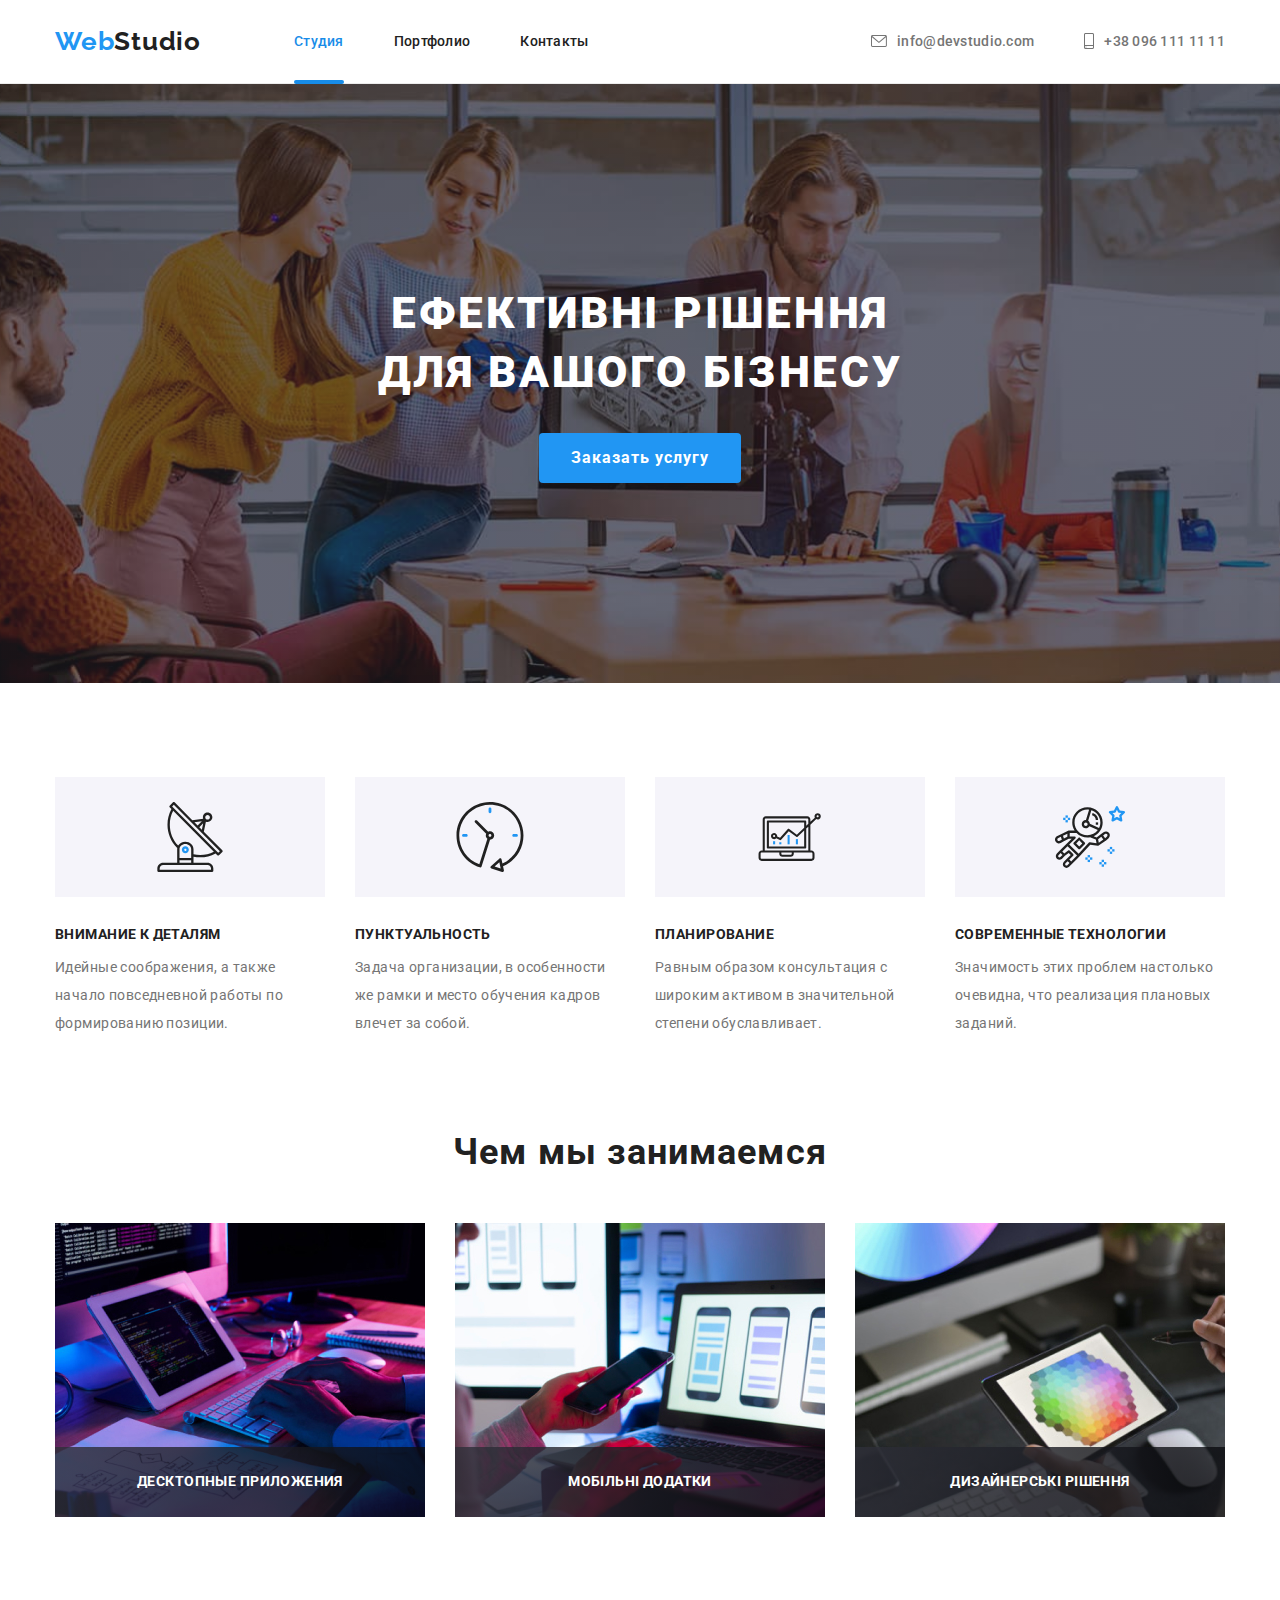
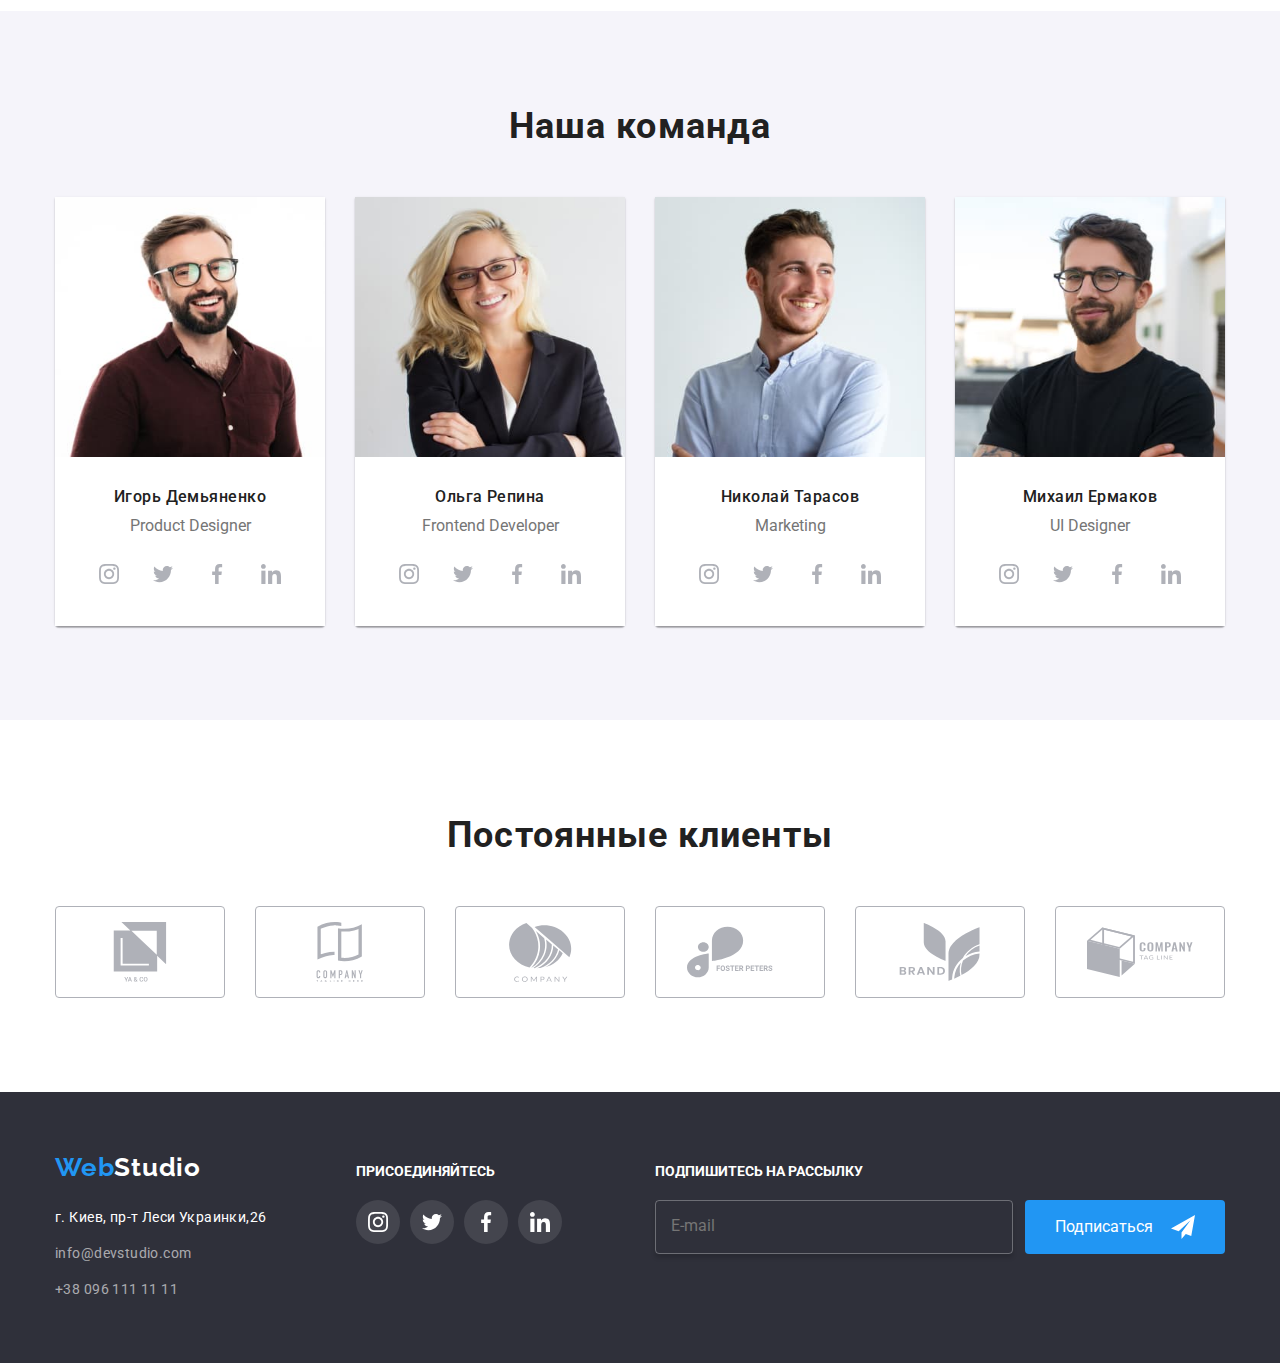
==== index.html @ 6cc318bb "Start" ====
<!DOCTYPE html>
<html lang="ru">
  <head>
    <meta charset="UTF-8" />
    <meta http-equiv="X-UA-Compatible" content="IE=edge" />
    <meta name="viewport" content="width=device-width, initial-scale=1.0" />
    <link rel="preconnect" href="https://fonts.googleapis.com" />
    <link rel="preconnect" href="https://fonts.gstatic.com" crossorigin />
    <link
      href="https://fonts.googleapis.com/css2?family=Raleway:wght@700&family=Roboto:wght@400;500;700;900&display=swap"
      rel="stylesheet"
    />
    <link
      rel="stylesheet"
      href="https://cdn.jsdelivr.net/npm/modern-normalize@1.1.0/modern-normalize.min.css"
    />
    <link rel="stylesheet" href="./css/main.min.css" />
    <title>WebStudio</title>
  </head>
  <body>
    <!-- Шапка страницы -->
    <header class="page-header">
      <div class="container page-header__container">
        <nav class="page-nav">
          <!--Название с ссылкой-->
          <a class="logotipe link" lang="en" href="index.html"
            >Web<span class="logotipe__accent">Studio</span></a
          >
          <!--Панель навигации-->
          <ul class="menu list">
            <li class="menu__item">
              <a class="menu__link --curent link" href="index.html">Студия</a>
            </li>
            <li class="menu__item">
              <a class="menu__link link" href="./portfolio.html">Портфолио</a>
            </li>
            <li class="menu__item">
              <a class="menu__link link" href="">Контакты</a>
            </li>
          </ul>
        </nav>

        <!--Контакты с активными ссылками в правом верхнем углу страницы-->
        <ul class="connection list">
          <li class="connection__item">
            <a class="link connection__link" href="mailto:info@devstudio.com">
              <svg class="connection__icon" width="16" height="12">
                <use href="./images/icons.svg#icon-email"></use>
              </svg>
              info@devstudio.com</a
            >
          </li>
          <li class="connection__item">
            <a class="link connection__link" href="tel:+380961111111">
              <svg class="connection__icon" width="10" height="16">
                <use href="./images/icons.svg#icon-smartphone"></use>
              </svg>
              +38 096 111 11 11</a
            >
          </li>
        </ul>

        <!--Кнопка меню в мобильной версии-->
        <button class="menu-btn" type="button" data-menu-open>
          <svg class="menu-btn__icon" width="24" height="16">
            <use href="./images/icons.svg#icon-burger"></use>
          </svg>
        </button>

        <!--Мобильное меню в хедере-->
        <div class="mobile-menu" data-menu>
          <div class="container mobile-menu__container">
            <ul class="mobile-menu__list list">
              <li class="mobile-menu__item">
                <a href="./index.html" class="mobile-menu__link mobile-menu__link--currant link"
                  >Студия</a
                >
              </li>
              <li class="mobile-menu__item">
                <a href="./portfolio.html" class="mobile-menu__link link">Портфолио</a>
              </li>
              <li class="mobile-menu__item">
                <a href="/" class="mobile-menu__link link">Контакты</a>
              </li>
            </ul>
            <ul class="mobile-menu__contact-list list">
              <li class="mobile-menu__contact-item">
                <a href="tel:+380961111111" class="mobile-menu__contact-link--accent link"
                  >+38 096 111 11 11</a
                >
              </li>
              <li class="mobile-menu__contact-item">
                <a href="mailto:info@devstudio.com" class="mobile-menu__contact-link link"
                  >info@devstudio.com</a
                >
              </li>
            </ul>
            <ul class="mobile-menu__social-media-list list">
              <li class="mobile-menu__socia-media-item">
                <a href="/" class="mobile-menu__social-media-link link">Instagram</a>
              </li>
              <li class="mobile-menu__socia-media-item">
                <a href="/" class="mobile-menu__social-media-link link">Twitter</a>
              </li>
              <li class="mobile-menu__socia-media-item">
                <a href="/" class="mobile-menu__social-media-link link">Facebook</a>
              </li>
              <li class="mobile-menu__socia-media-item">
                <a href="/" class="mobile-menu__social-media-link link">Linkedin</a>
              </li>
            </ul>

            <button class="mobile-menu__close-btn" type="button" data-menu-close>
              <svg class="mobile-menu__icon" width="40" height="40">
                <use href="./images/icons.svg#icon-close"></use>
              </svg>
            </button>
          </div>
        </div>
      </div>
    </header>

    <!-- main  -->
    <main>
      <!--Главный заголовок и активная кнопка-->
      <section class="hero">
        <div class="container">
          <h1 lang="ru" class="hero__title">
            Ефективні рішення<br />
            для вашого бізнесу
          </h1>
          <button class="button" type="button" data-modal-open>
            <span class="button__text">Заказать услугу</span>
          </button>
        </div>
      </section>

      <!--Особенности-->

      <section class="section">
        <div class="container">
          <h2 class="section__title hidden-title">Особенности</h2>
          <ul class="features list">
            <li class="features__item">
              <div class="features__icons-box">
                <svg class="features-icon" width="70" height="70">
                  <use href="./images/icons.svg#icon-antenna"></use>
                </svg>
              </div>
              <h3 class="features__title" lang="ru">Внимание к деталям</h3>
              <p class="features__text">
                Идейные соображения, а также начало повседневной работы по формированию позиции.
              </p>
            </li>
            <li class="features__item">
              <div class="features__icons-box">
                <svg class="features-icon" width="70" height="70">
                  <use href="./images/icons.svg#icon-clock"></use>
                </svg>
              </div>
              <h3 class="features__title" lang="ru">Пунктуальность</h3>
              <p class="features__text">
                Задача организации, в особенности же рамки и место обучения кадров влечет за собой.
              </p>
            </li>
            <li class="features__item">
              <div class="features__icons-box">
                <svg class="features-icon" width="70" height="70">
                  <use href="./images/icons.svg#icon-diagram"></use>
                </svg>
              </div>
              <h3 class="features__title" lang="ru">Планирование</h3>
              <p class="features__text">
                Равным образом консультация с широким активом в значительной степени обуславливает.
              </p>
            </li>
            <li class="features__item">
              <div class="features__icons-box">
                <svg class="features-icon" width="70" height="70">
                  <use href="./images/icons.svg#icon-astronaut"></use>
                </svg>
              </div>
              <h3 class="features__title" lang="ru">Современные технологии</h3>
              <p class="features__text">
                Значимость этих проблем настолько очевидна, что реализация плановых заданий.
              </p>
            </li>
          </ul>
        </div>
      </section>
      <!-- ===========  чем мы занимаемся  ================= -->
      <section class="activity section section--top-zero">
        <div class="container">
          <h2 class="section__title">Чем мы занимаемся</h2>
          <ul class="service__list list">
            <li class="service__item">
              <img src="./images/wedo/verstka.jpg" alt="Верстка" width="370" height="294" />
              <h2 class="service__header">Десктопные приложения</h2>
            </li>
            <li class="service__item">
              <img src="./images/wedo/oformlenie.jpg" alt="Оформление" width="370" height="294" />
              <h2 class="service__header">Мобільні додатки</h2>
            </li>
            <li class="service__item">
              <img src="./images/wedo/dizain.jpg" alt="Дизайн" width="370" height="294" />
              <h2 class="service__header">Дизайнерські рішення</h2>
            </li>
          </ul>
        </div>
      </section>
      <!--Наша команда-->
      <section class="section section__other-background">
        <div class="container">
          <h2 class="section__title">Наша команда</h2>
          <ul class="team list">
            <li class="team__item">
              <img
                class="team__img"
                srcset="
                  ./images/tablet/team1-tablet/team1-tablet.jpg    1x,
                  ./images/desctop/team1-desktop/team1-desktop.jpg 2x
                "
                src="./images/mobile/team1-mobile/team1-mobile.jpg"
                alt="Игорь Демьяненко"
                width="270"
                height="260"
              />
              <div class="team__foot">
                <h3 class="team__title">Игорь Демьяненко</h3>
                <p class="team__description" lang="en">Product Designer</p>

                <ul class="social-media list">
                  <li class="social-media__item">
                    <a href="" class="social-media__link">
                      <svg class="social-media__icon" width="20" height="20">
                        <use href="./images/icons.svg#icon-instagram"></use>
                      </svg>
                    </a>
                  </li>
                  <li class="social-media__item">
                    <a href="" class="social-media__link">
                      <svg class="social-media__icon" width="20" height="20">
                        <use href="./images/icons.svg#icon-twitter"></use>
                      </svg>
                    </a>
                  </li>
                  <li class="social-media__item">
                    <a href="" class="social-media__link">
                      <svg class="social-media__icon" width="20" height="20">
                        <use href="./images/icons.svg#icon-facebook"></use>
                      </svg>
                    </a>
                  </li>
                  <li class="social-media__item">
                    <a href="" class="social-media__link">
                      <svg class="social-media__icon" width="20" height="20">
                        <use href="./images/icons.svg#icon-linkedin"></use>
                      </svg>
                    </a>
                  </li>
                </ul>
              </div>
            </li>
            <li class="team__item">
              <img
                class="team__img"
                srcset="
                  ./images/tablet/team2-tablet/team2-tablet.jpg    1x,
                  ./images/desctop/team2-desktop/team2-desktop.jpg 2x
                "
                src="./images/mobile/team2-mobile/team2-mobile.jpg"
                alt="Ольга Репина"
                width="270"
                height="260"
              />
              <div class="team__foot">
                <h3 class="team__title">Ольга Репина</h3>
                <p class="team__description" lang="en">Frontend Developer</p>

                <ul class="social-media list">
                  <li class="social-media__item">
                    <a href="" class="social-media__link">
                      <svg class="social-media__icon" width="20" height="20">
                        <use href="./images/icons.svg#icon-instagram"></use>
                      </svg>
                    </a>
                  </li>
                  <li class="social-media__item">
                    <a href="" class="social-media__link">
                      <svg class="social-media__icon" width="20" height="20">
                        <use href="./images/icons.svg#icon-twitter"></use>
                      </svg>
                    </a>
                  </li>
                  <li class="social-media__item">
                    <a href="" class="social-media__link">
                      <svg class="social-media__icon" width="20" height="20">
                        <use href="./images/icons.svg#icon-facebook"></use>
                      </svg>
                    </a>
                  </li>
                  <li class="social-media__item">
                    <a href="" class="social-media__link">
                      <svg class="social-media__icon" width="20" height="20">
                        <use href="./images/icons.svg#icon-linkedin"></use>
                      </svg>
                    </a>
                  </li>
                </ul>
              </div>
            </li>
            <li class="team__item">
              <img
                class="team__img"
                srcset="
                  ./images/tablet/team3-tablet/team3-tablet.jpg    1x,
                  ./images/desctop/team3-desktop/team3-desktop.jpg 2x
                "
                src="./images/mobile/team3-mobile/team3-mobile.jpg"
                alt="Николай Тарасов"
                width="270"
                height="260"
              />
              <div class="team__foot">
                <h3 class="team__title">Николай Тарасов</h3>
                <p class="team__description" lang="en">Marketing</p>

                <ul class="social-media list">
                  <li class="social-media__item">
                    <a href="" class="social-media__link">
                      <svg class="social-media__icon" width="20" height="20">
                        <use href="./images/icons.svg#icon-instagram"></use>
                      </svg>
                    </a>
                  </li>
                  <li class="social-media__item">
                    <a href="" class="social-media__link">
                      <svg class="social-media__icon" width="20" height="20">
                        <use href="./images/icons.svg#icon-twitter"></use>
                      </svg>
                    </a>
                  </li>
                  <li class="social-media__item">
                    <a href="" class="social-media__link">
                      <svg class="social-media__icon" width="20" height="20">
                        <use href="./images/icons.svg#icon-facebook"></use>
                      </svg>
                    </a>
                  </li>
                  <li class="social-media__item">
                    <a href="" class="social-media__link">
                      <svg class="social-media__icon" width="20" height="20">
                        <use href="./images/icons.svg#icon-linkedin"></use>
                      </svg>
                    </a>
                  </li>
                </ul>
              </div>
            </li>
            <li class="team__item">
              <img
                class="team__img"
                srcset="
                  ./images/tablet/team4-tablet/team4-tablet.jpg    1x,
                  ./images/desctop/team4-desktop/team4-desktop.jpg 2x
                "
                src="./images/mobile/team4-mobile/team4-mobile.jpg"
                alt="Михаил Ермаков"
                width="270"
                height="260"
              />
              <div class="team__foot">
                <h3 class="team__title">Михаил Ермаков</h3>
                <p class="team__description" lang="en">UI Designer</p>

                <ul class="social-media list">
                  <li class="social-media__item">
                    <a href="" class="social-media__link">
                      <svg class="social-media__icon" width="20" height="20">
                        <use href="./images/icons.svg#icon-instagram"></use>
                      </svg>
                    </a>
                  </li>
                  <li class="social-media__item">
                    <a href="" class="social-media__link">
                      <svg class="social-media__icon" width="20" height="20">
                        <use href="./images/icons.svg#icon-twitter"></use>
                      </svg>
                    </a>
                  </li>
                  <li class="social-media__item">
                    <a href="" class="social-media__link">
                      <svg class="social-media__icon" width="20" height="20">
                        <use href="./images/icons.svg#icon-facebook"></use>
                      </svg>
                    </a>
                  </li>
                  <li class="social-media__item">
                    <a href="" class="social-media__link">
                      <svg class="social-media__icon" width="20" height="20">
                        <use href="./images/icons.svg#icon-linkedin"></use>
                      </svg>
                    </a>
                  </li>
                </ul>
              </div>
            </li>
          </ul>
        </div>
      </section>

      <!-- ПОСТОЯННЫЕ КЛИЕНТЫ -->

      <section class="section">
        <div class="container">
          <h2 class="section__title">Постоянные клиенты</h2>
          <ul class="clients list">
            <li class="clients__item">
              <a class="clients__link link" href="#" target="_blank" rel="noopener noreferrer">
                <svg class="clients__icon" width="106" height="60">
                  <use href="./images/icons.svg#icon-group"></use>
                </svg>
              </a>
            </li>
            <li class="clients__item">
              <a class="clients__link link" href="#" target="_blank" rel="noopener noreferrer">
                <svg class="clients__icon" width="106" height="60">
                  <use href="./images/icons.svg#icon-group-1"></use>
                </svg>
              </a>
            </li>
            <li class="clients__item">
              <a class="clients__link link" href="#" target="_blank" rel="noopener noreferrer">
                <svg class="clients__icon" width="106" height="60">
                  <use href="./images/icons.svg#icon-group-2"></use>
                </svg>
              </a>
            </li>
            <li class="clients__item">
              <a class="clients__link link" href="#" target="_blank" rel="noopener noreferrer">
                <svg class="clients__icon" width="106" height="60">
                  <use href="./images/icons.svg#icon-group-3"></use>
                </svg>
              </a>
            </li>
            <li class="clients__item">
              <a class="clients__link link" href="#" target="_blank" rel="noopener noreferrer">
                <svg class="clients__icon" width="106" height="60">
                  <use href="./images/icons.svg#icon-group-4"></use>
                </svg>
              </a>
            </li>
            <li class="clients__item">
              <a class="clients__link link" href="#" target="_blank" rel="noopener noreferrer">
                <svg class="clients__icon" width="106" height="60">
                  <use href="./images/icons.svg#icon-group-5"></use>
                </svg>
              </a>
            </li>
          </ul>
        </div>
      </section>
    </main>

    <!-- Footer -->

    <footer class="footer">
      <div class="container footer-flex">
        <div class="address-block">
          <!-- Название с активной ссылкой-->
          <a class="footer__logotipe link" href="/"
            >Web<span class="footer__logotipe-accent">Studio</span></a
          >
          <!-- Адресс и Контакты -->
          <address class="address">
            <ul class="address__list list">
              <li class="address__item">
                <a
                  class="address__link address__link--white link"
                  href="https://goo.gl/maps/YrUc46Xhu9acLL3k6"
                  >г. Киев, пр-т Леси Украинки,26</a
                >
              </li>
              <li class="address__item">
                <a class="address__link link" href="mailto:info@devstudio.com"
                  >info@devstudio.com</a
                >
              </li>
              <li class="address__item">
                <a class="address__link link" href="tel:+380961111111">+38 096 111 11 11</a>
              </li>
            </ul>
          </address>
        </div>
        <div class="subscribe-media">
          <p class="subscribe-title">Присоединяйтесь</p>
          <ul class="social-media list">
            <li class="social-media__item">
              <a href="/" class="social-media__link social-media__link-footer">
                <svg class="social-media__icon" width="20" height="20">
                  <use href="./images/icons.svg#icon-instagram"></use>
                </svg>
              </a>
            </li>
            <li class="social-media__item">
              <a href="/" class="social-media__link social-media__link-footer">
                <svg class="social-media__icon" width="20" height="20">
                  <use href="./images/icons.svg#icon-twitter"></use>
                </svg>
              </a>
            </li>
            <li class="social-media__item">
              <a href="/" class="social-media__link social-media__link-footer">
                <svg class="social-media__icon" width="20" height="20">
                  <use href="./images/icons.svg#icon-facebook"></use>
                </svg>
              </a>
            </li>
            <li class="social-media__item">
              <a href="/" class="social-media__link social-media__link-footer">
                <svg class="social-media__icon" width="20" height="20">
                  <use href="./images/icons.svg#icon-linkedin"></use>
                </svg>
              </a>
            </li>
          </ul>
        </div>
        <form class="subscribe-form" name="subscribe">
          <b class="subscribe-title">Подпишитесь на рассылку</b>
          <div class="subscribe-form__block">
            <input
              class="subscribe-form__input"
              type="email"
              name="fsubscribe-box"
              placeholder="E-mail"
              required
            />
            <button class="subscribe-form__btn" type="submit">
              Подписаться
              <svg class="subscribe-form__icon" width="24" height="24">
                <use href="./images/icons.svg#icon-send"></use>
              </svg>
            </button>
          </div>
        </form>
      </div>
    </footer>

    <!-- ---------Модальное окно--------- -->

    <div class="backdrop is-hidden" data-modal>
      <div class="modal">
        <form class="modal__form" name="subscribe">
          <button type="button" class="modal__close-btn" data-modal-close>
            <svg class="modal__close-btn-icon" width="18" height="18">
              <use href="./images/icons.svg#icon-close"></use>
            </svg>
          </button>
          <div class="modal__form">
            <p class="modal__title">Оставьте свои данные, мы вам перезвоним</p>
            <ul class="modal__list">
              <li class="modal__item">
                <label class="modal__label" for="name">Имя</label>
                <svg class="modal__icon" width="12" height="12">
                  <use href="./images/icons.svg#human"></use>
                </svg>
                <input class="modal__input" type="text" id="name" name="name" required />
              </li>
              <li class="modal__item">
                <label class="modal__label" for="phone">Телефон</label>
                <svg class="modal__icon" width="13" height="13">
                  <use href="./images/icons.svg#modal-phone"></use>
                </svg>
                <input class="modal__input" type="text" name="phone" id="phone" required />
              </li>
              <li class="modal__item">
                <label class="modal__label" for="email">Почта</label>
                <svg class="modal__icon" width="15" height="12">
                  <use href="./images/icons.svg#modal-email"></use>
                </svg>
                <input class="modal__input" type="text" name="email" id="email" required />
              </li>
              <li class="modal__item">
                <label class="modal__label" for="coments">Коммментарий</label>
                <textarea
                  class="modal__textarea"
                  type="text"
                  name="text"
                  id="coments"
                  rows="6"
                  placeholder="Введите текст"
                ></textarea>
              </li>
            </ul>
          </div>

          <div class="policy">
            <input
              class="policy__checkbox hidden-title"
              type="checkbox"
              name="policy"
              required
              id="policy"
            />
            <label class="policy__label" for="policy"
              >&nbsp; Соглашаюсь с рассылкой и принимаю &nbsp;
              <a href="/" class="policy__link">Условия договора</a>
            </label>
          </div>

          <button class="button" type="submit">
            <span class="button__text">Отправить</span>
          </button>
        </form>
      </div>
    </div>

    <script src="./js/modal.js"></script>
    <script src="./js/mobile-menu.js"></script>
  </body>
</html>
---- css/main.min.css ----
:root{--font-family-main: "Roboto", sans-serif;--color-text-main: #757575;--color-bgd-main: #ffffff;--color-logotype: #2196f3;--color-logotipe-accent-footer: #ffffff;--color-menu-link: #212121;--color-menu-link-hover: #2196f3;--color-text-hero: #ffffff;--color-btn-main: #2196f3;--color-btn-main-hover: #188ce8;--color-btn-text-main: #ffffff;--color-bgd-team: #f5f4fa;--color-fill-icon: #afb1b8;--color-bgd-secondary: #2f303a;--color-footer-adress-link: #ffffff;--color-footer-adress-link-hover: #2196f3;--color-footer-contacts-link: rgba(255, 255, 255, 0.6);--text-btn: #212121;--color-btn: #f5f4fa;--text-btn-hover: #ffffff;--color-btn-hover: #2196f3;--cubic-bezier: cubic-bezier(0.4, 0, 0.2, 1);--transition-duration: 250ms;--transition-timing-function: cubic-bezier(0.4, 0, 0.2, 1);--extra-text-color: #212121;--acent-color: rgb(33, 150, 243)}h1,h2,h3,p{margin-top:0;margin-bottom:0}ul,ol{margin-top:0;margin-bottom:0;padding-left:0}img{display:block;max-width:100%;height:auto}button{cursor:pointer}.list{list-style:none}.link{text-decoration:none}.social-media__link{width:44px;height:44px;border-radius:50%}.social-media__link{display:flex;justify-content:center;align-items:center}@media screen and (max-width: 768px){.menu{display:none}.connection{display:none}.page-header{padding-top:10px;padding-bottom:10px}}.page-header__container{display:flex;align-items:center;justify-content:space-between}@media screen and (min-width: 768px){.page-header{border-bottom:1px solid #ececec}.page-nav{display:flex;align-items:center}.page-header__container{display:flex;align-items:center;justify-content:space-between}.menu{display:flex;align-items:center}.menu__item:not(:last-child){margin-right:50px}.menu__link{position:relative;transition:color 250ms var(--cubic-bezier);padding-top:32px;padding-bottom:32px;font-weight:500;font-size:14px;line-height:1.33;letter-spacing:.02em;color:var(--color-menu-link)}.menu__link:hover,.menu__link:focus{color:var(--color-btn-main-hover)}.menu__link.--curent{color:var(--color-btn-main-hover)}.--curent::after{position:absolute;bottom:-3px;display:block;content:"";width:100%;height:4px;border-radius:2px;background-color:var(--color-btn-main-hover)}.connection__icon{margin-right:10px;fill:currentColor}.connection{display:block;margin-left:auto;padding-top:21px;padding-bottom:21px}.connection__item:first-child{margin-bottom:10px}.connection__link{transition:color 250ms var(--cubic-bezier);display:flex;justify-content:flex-start;align-items:center;font-weight:500;font-size:14px;line-height:1.33;letter-spacing:.02em;color:var(--color-text-main)}.connection__link:hover,.connection__link:focus{color:var(--color-menu-link-hover)}}@media screen and (min-width: 1200px){.connection{display:flex;justify-content:center;align-items:center;padding-top:0;padding-bottom:0}.connection__item:first-child{margin-bottom:0px;margin-right:50px}.connection__link{padding-top:32px;padding-bottom:32px}}@media screen and (max-width: 1200px){.footer__logotipe{display:block}}.logotipe{display:block;font-family:"Raleway";font-weight:700;font-size:26px;line-height:1.19;letter-spacing:.03em;color:var(--color-logotype)}.logotipe__accent{color:#212121}.footer__logotipe{font-family:"Raleway";font-weight:700;font-size:26px;line-height:1.19;letter-spacing:.03em;color:var(--color-logotype);text-align:center}.footer__logotipe-accent{color:var(--color-logotipe-accent-footer)}@media screen and (min-width: 768px){.logotipe{margin-right:93px}}body{font-family:var(--font-family-main);color:var(--color-text-main);background-color:var(--color-bgd-main)}.hidden-title{position:absolute;width:1px;height:1px;margin:-1px;border:0;padding:0;white-space:nowrap;clip:rect(0 0 0 0);overflow:hidden}.section{padding-top:60px;padding-bottom:60px}.section--top-zero{display:none;padding-top:0}.container{width:100%;padding:0 15px}@media screen and (min-width: 480px){.container{width:480px;margin-left:auto;margin-right:auto}}@media screen and (min-width: 768px){.container{width:768px}}@media screen and (min-width: 1200px){.section{padding-top:94px;padding-bottom:94px}.section--top-zero{display:block;padding-top:0}.container{width:1200px}.section{padding-top:94px;padding-bottom:94px}}.hero{max-width:1600px;margin-left:auto;margin-right:auto;background-position:center;background-repeat:no-repeat;text-align:center;padding:118px 0;background-image:linear-gradient(rgba(47, 48, 58, 0.4), rgba(47, 48, 58, 0.4)),url(../images/mobile/hero-mobile/hero-mobile.jpg);background-color:#c4c4c4;background-size:cover}.hero__title{font-weight:900;font-size:26px;line-height:1.62;text-align:center;letter-spacing:.06em;text-transform:uppercase;color:var(--color-text-hero);margin-bottom:30px}@media screen and (min-width: 768px){.hero{background-image:linear-gradient(rgba(47, 48, 58, 0.4), rgba(47, 48, 58, 0.4)),url(../images/tablet/hero-tablet/hero-tablet.jpg)}}@media screen and (min-width: 1200px){.hero{background-image:linear-gradient(rgba(47, 48, 58, 0.4), rgba(47, 48, 58, 0.4)),url(../images/desctop/hero-desktop/hero-desktop.jpg);padding:200px 0}.hero__title{font-weight:900;font-size:44px;line-height:1.36}}@media(min-device-pixel-ratio: 2),(min-resolution: 192dpi),(min-resolution: 2dppx){.hero{background-image:linear-gradient(to right, rgba(47, 48, 58, 0.4), rgba(47, 48, 58, 0.4)),url(../images/mobile/hero-mobile/hero-mobile@2x.jpg)}}@media screen and (min-width: 768px)and (min-device-pixel-ratio: 2),screen and (min-width: 768px)and (min-resolution: 192dpi),screen and (min-width: 768px)and (min-resolution: 2dppx){.hero{background-image:linear-gradient(to right, rgba(47, 48, 58, 0.4), rgba(47, 48, 58, 0.4)),url(../images/tablet/hero-tablet/hero-tablet@2x.jpg)}}@media screen and (min-width: 1200px)and (min-device-pixel-ratio: 2),screen and (min-width: 1200px)and (min-resolution: 192dpi),screen and (min-width: 1200px)and (min-resolution: 2dppx){.hero{background-image:linear-gradient(to right, rgba(47, 48, 58, 0.4), rgba(47, 48, 58, 0.4)),url(../images/desctop/hero-desktop/hero-desktop@2x.jpg)}}.button{display:flex;margin-right:auto;margin-left:auto;align-items:center;text-align:center;background:var(--color-btn-main);cursor:pointer;border:rgba(0,0,0,0);border-radius:4px;min-width:140px;padding:10px 32px;transition:background-color 250ms var(--cubic-bezier)}.button:hover,.button:focus{background-color:var(--color-btn-main-hover)}.button__text{font-weight:700;font-size:16px;line-height:1.875;display:flex;align-items:center;text-align:center;letter-spacing:.06em;color:var(--color-btn-text-main)}.button__text:hover,.button__text:focus{color:var(--color-btn-text-main)}.section__title{margin-bottom:30px;font-weight:700;font-size:28px;line-height:1.17;text-align:center;letter-spacing:.03em;color:var(--color-menu-link)}@media screen and (min-width: 1200px){.section__title{margin-bottom:50px;font-size:36px}}.service__list{display:flex;justify-content:space-between}.activity.section{padding-top:0px}.activity{padding-top:0px}.service__item{position:relative;display:flex;justify-content:center;align-items:flex-end;flex-wrap:wrap}.service__header{position:absolute;display:flex;z-index:1;justify-content:center;align-items:center;overflow:hidden;width:100%;height:70px;color:var(--color-bgd-main);background-image:linear-gradient(to right, rgba(47, 48, 58, 0.8), rgba(10, 11, 15, 0.8));font-size:14px;line-height:1.14;letter-spacing:.03em;font-weight:700;text-transform:uppercase;text-align:center}.team__item{width:100%;border-radius:0px 0px 4px 4px;box-shadow:0px 1px 3px rgba(0,0,0,.12),0px 1px 1px rgba(0,0,0,.14),0px 2px 1px rgba(0,0,0,.2);background-color:var(--secondary-text-color);text-align:center}.team__img{width:450px}.team__foot{padding-top:30px;padding-bottom:30px;background-color:var(--color-text-hero)}.team__title{margin-bottom:10px;font-weight:500;font-size:16px;line-height:1.19;text-align:center;letter-spacing:.03em;color:var(--color-menu-link)}.team__description{margin-bottom:16px;color:var(--text-color);font-size:16px;line-height:1.19}@media screen and (max-width: 767px){.team__item:not(:last-child){margin-bottom:30px}}@media screen and (min-width: 768px){.team{display:flex;flex-wrap:wrap;margin:-15px}.team__item{width:354px;margin:15px}}@media screen and (min-width: 1200px){.team{display:flex;flex-wrap:nowrap}.team__item{width:calc((100% - 90px)/3)}.team__img{width:279px;height:260px}}.section__other-background{background-color:var(--color-bgd-team)}.clients__link{display:flex;justify-content:center;align-items:center;transition-property:color,border;transition-duration:var(--transition-duration);transition-timing-function:var(--transition-timing-function);width:210px;height:92px;border:1px solid #afb1b8;border-radius:4px;color:var(--color-fill-icon)}.clients__link:hover,.clients__link:focus{color:var(--acent-color);border:1px solid var(--acent-color)}.clients__icon{fill:currentColor}@media screen and (max-width: 479px){.clients__item:not(:last-child){margin-bottom:30px}.clients__link{margin:0 auto}}@media screen and (min-width: 480px){.clients{display:flex;flex-wrap:wrap;margin:-15px}.clients__item{display:flex;margin:15px}}@media screen and (min-width: 768px){.clients__link{width:226px}}@media screen and (min-width: 1200px){.clients{flex-wrap:nowrap}.clients__link{width:170px}}.footer{background-color:var(--color-bgd-secondary);padding-top:60px;padding-bottom:60px}@media screen and (max-width: 767px){.subscribe-media{margin-top:60px}}.address{margin-top:20px;font-style:normal;line-height:1.71}.address__item:not(:last-child){margin-bottom:8px}.address__link{display:block;transition-property:color;transition-duration:var(--transition-duration);transition-timing-function:var(--transition-timing-function);color:rgba(255,255,255,.6);font-weight:400;font-style:normal;font-size:14px;line-height:2;letter-spacing:.03em;text-align:center}.address__link:hover,.address__link:focus{color:var(--acent-color)}@media screen and (min-width: 1200px){.address__link{text-align:left}}.address__link--white{color:var(--color-bgd-main)}.subscribe-title{display:block;margin-bottom:20px;color:var(--color-bgd-main);font-family:inherit;text-transform:uppercase;text-align:center;font-family:"Roboto";font-weight:700;font-size:14px;line-height:1.14;letter-spacing:var(--letter-spacing-base)}.subscribe-form__input{transition-property:border;transition-duration:var(--transition-duration);transition-timing-function:var(--transition-timing-function);width:100%;padding:15px 15px 15px 15px;margin-bottom:20px;color:var(--color-bgd-main);background-color:rgba(0,0,0,0);border:1px solid rgba(255,255,255,.3);border-radius:4px;box-shadow:0px 4px 4px rgba(0,0,0,.15);outline:none}.subscribe-form__input:hover,.subscribe-form__input:focus{border-color:var(--acent-color)}.subscribe-form__btn{transition-property:background-color;transition-duration:var(--transition-duration);transition-timing-function:var(--transition-timing-function);display:flex;justify-items:center;justify-content:space-between;align-items:center;overflow:hidden;padding:10px 28px 10px 28px;min-width:200px;border-color:rgba(0,0,0,0);border-radius:4px;margin-left:auto;margin-right:auto;color:var(--color-bgd-main);background-color:var(--acent-color);font-family:Roboto,sans-serif;font-size:16px;font-weight:var(--font-weight);line-height:1.88;letter-spacing:var(--letter-spacing);cursor:pointer}.subscribe-form__btn:hover,.subscribe-form__btn:focus{background-color:#188ce8}.subscribe-form__icon{fill:currentColor}@media screen and (min-width: 768px){.footer-flex{display:flex;flex-wrap:wrap;align-items:baseline;justify-content:space-around}.subscribe-form__input{width:450px}}@media screen and (max-width: 1199px){.subscribe-form{margin-top:60px}}@media screen and (min-width: 1200px){.address{margin-bottom:0}.footer-flex{display:flex;justify-content:space-between;align-items:baseline}.address-block{flex-grow:1;margin-right:70px}.subscribe-title{text-align:left}.subscribe-media{margin-bottom:0}.subscribe-form{display:block;width:570px;margin-left:93px}.subscribe-form__block{display:flex}.subscribe-form__input{margin-right:12px;margin-bottom:0}}.filters__btn{padding:6px 22px;font-family:"Roboto",sans-serif;font-weight:500;font-size:16px;line-height:1.62;text-align:center;letter-spacing:.03em;color:var(--text-btn);background-color:var(--color-btn);cursor:pointer;border-radius:4px;border:rgba(0,0,0,0);cursor:pointer;transition:color 250ms var(--cubic-bezier),background-color 250ms var(--cubic-bezier),box-shadow 250ms var(--cubic-bezier)}.filters__btn:hover,.filters__btn:focus{background-color:var(--color-btn-hover);color:var(--text-btn-hover);box-shadow:0px 3px 1px rgba(0,0,0,.1),0px 1px 2px rgba(0,0,0,.08),0px 2px 2px rgba(0,0,0,.12)}.filters{display:flex;margin-bottom:50px;flex-wrap:wrap}.filters__item{margin-right:8px}.filters__item:last-child{margin-right:0px}@media screen and (max-width: 767px){.filters__item:nth-child(-n+3){margin-bottom:15px}.filters{margin-bottom:40px}}@media screen and (min-width: 768px){.filters{justify-content:center;margin-bottom:30px}}@media screen and (min-width: 1200px){.filters{margin-bottom:50px}}@media screen and (max-width: 767px){.drafts__item:not(:last-child){margin-bottom:30px}}@media screen and (min-width: 768px){.drafts{display:flex;flex-wrap:wrap;margin:-15px}.drafts__item{display:flex;width:354px;text-align:left;margin:15px}}@media screen and (min-width: 1200px){.drafts{justify-content:center}.drafts__item{width:370px}}.drafts__picture{width:450px}.portfolio{padding:20px 24px;border:1px solid #eee;border-top:none;flex-grow:1}.portfolio__title{margin-bottom:4px;font-weight:700;font-size:18px;line-height:2;letter-spacing:.06em;color:var(--color-menu-link)}.portfolio__text{font-size:16px;line-height:1.88;letter-spacing:.03em;color:var(--color-text-main)}.overlay{position:absolute;top:0;left:0;width:100%;height:100%;font-weight:400;font-size:18px;line-height:28px;letter-spacing:.03em;color:#fff;padding-top:63px;padding-right:24px;padding-bottom:63px;padding-left:24px;overflow:auto;background-color:rgba(33,150,243,.9);transform:translatey(101%);transition:transform 250ms var(--cubic-bezier)}.drafts__thumb{position:relative;overflow:hidden}.drafts__link{transition-property:box-shadow;transition-duration:250ms;transition-timing-function:var(--cubic-bezier);display:block}.drafts__link:hover,.drafts__link:focus{box-shadow:0px 1px 1px rgba(0,0,0,.12),0px 4px 4px rgba(0,0,0,.06),1px 4px 6px rgba(0,0,0,.16)}.drafts__link:hover .overlay,.drafts__link:focus .overlay{transform:translatey(0)}.backdrop{position:fixed;top:0;left:0;width:100%;height:100%;background-color:rgba(0,0,0,.2);transition-duration:250ms}.modal{position:absolute;left:50%;top:50%;width:92%;background-color:#fff;transform:translate(-50%, -50%);padding:40px;box-shadow:0px 1px 3px rgba(0,0,0,.12),0px 1px 1px rgba(0,0,0,.14),0px 2px 1px rgba(0,0,0,.2);box-shadow:0px 1px 3px rgba(0,0,0,.12),0px 1px 1px rgba(0,0,0,.14),0px 2px 1px rgba(0,0,0,.2);border-radius:4px}@media screen and (min-width: 480px){.modal{width:451px}}@media screen and (min-width: 1200px){.modal{width:528px}}.modal__close-btn{position:absolute;top:8px;right:8px;display:flex;justify-content:center;align-items:center;width:30px;height:30px;border-radius:50%;background-color:rgba(0,0,0,0);border:1px solid #afb1b8;padding:0;color:#000}.modal__close-btn:hover,.modal__close-btn:focus{color:#188ce8}.modal__close-btn-icon{fill:currentColor}.backdrop.is-hidden{opacity:0;visibility:hidden;pointer-events:none}.modal__form{margin-bottom:20px}.modal__title{display:block;font-family:inherit;font-weight:700;font-size:20px;line-height:1.15;letter-spacing:.03em;color:var(--color-menu-link);margin-bottom:12px}.modal__label{color:var(--color-text-main);font-family:inherit;font-size:12px;line-height:1.17;letter-spacing:.01em;text-align:left;margin-bottom:4px}.modal__input{transition-property:border-color;transition-duration:250ms;transition-timing-function:var(--cubic-bezier);min-height:40px;padding-top:12px;padding-right:12px;padding-bottom:12px;padding-left:42px;border:1px solid rgba(33,33,33,.2);border-radius:4px;outline:none}.modal__input:hover,.modal__input:focus{border-color:var(--color-btn-hover)}.modal__item{position:relative;transition-property:color;transition-duration:250ms;transition-timing-function:var(--cubic-bezier);display:flex;flex-direction:column;color:#000}.modal__item:hover,.modal__item:focus-within{color:var(--color-btn-main-hover)}.modal__item:not(:last-child){margin-bottom:10px}.modal__icon{position:absolute;left:12px;bottom:15px;fill:currentColor}.modal__textarea{transition-property:border-color;transition-duration:250ms;transition-timing-function:var(--cubic-bezier);min-height:40px;padding-top:12px;padding-right:12px;padding-bottom:12px;padding-left:12px;border:1px solid rgba(33,33,33,.2);border-radius:4px;outline:none;resize:none}.modal__textarea:hover,.modal__textarea:focus-within{border-color:var(--color-btn-main-hover)}.modal__textarea::placeholder{color:rgba(117,117,117,.5)}.policy{display:flex;margin-bottom:30px}.policy__label{display:flex;width:100%;justify-content:center;align-items:center;font-weight:400;font-size:12px;line-height:1.17;letter-spacing:.03em;color:#757575}.policy__label::before{display:inline-block;content:"";width:16px;height:16px;border-radius:4px;background-image:url(../images/off.svg);background-size:cover;background-repeat:no-repeat;background-position:center;cursor:pointer;outline:none;transition:outline 250ms var(--cubic-bezier)}.policy__checkbox:checked+.policy__label::before{background-image:url(../images/check.svg);background-position:center;background-size:cover;background-repeat:no-repeat}.policy__checkbox:checked+.policy__label::before:hover,.policy__checkbox:checked+.policy__label::before:focus+.policy__label::before{outline:1px solid #2196f3}.policy__link{transition-property:color;transition-duration:250ms;transition-timing-function:var(--cubic-bezier);color:var(--color-menu-link-hover);font-family:inherit;line-height:1.71;letter-spacing:.03em;text-decoration:underline;outline:none}.policy__link:focus{color:#188ce8}@media screen and (max-width: 767px){.menu-btn{display:block;background-color:rgba(0,0,0,0);color:#000;border:none;padding:0;line-height:0;outline:none}.menu-btn:hover,.menu-btn:focus{color:var(--acent-color)}.menu-btn__icon{fill:currentColor}.mobile-menu{position:fixed;top:0;left:0;width:100%;height:100%;background-color:var(--color-bgd-main);overflow:auto;z-index:100;opacity:0;pointer-events:none;transition:opacity 250ms var(--transition-timing-function)}.mobile-menu.is-open{opacity:1;pointer-events:auto}.mobile-menu__container{position:relative;padding-left:40px;padding-top:48px;padding-bottom:48px}.mobile-menu__close-btn{position:absolute;top:15px;right:15px;transition-property:transform;transition-duration:2000ms;transition-timing-function:linear;display:flex;justify-content:center;align-items:center;width:40px;height:40px;background-color:rgba(0,0,0,0);border:1px solid rgba(0,0,0,.1);border-radius:50%;cursor:pointer;color:#000;outline:none}.mobile-menu__close-btn:hover,.mobile-menu__close-btn:focus{color:var(--acent-color)}.mobile-menu__close-icon{fill:currentColor}.mobile-menu__list{margin-bottom:302px}.mobile-menu__item:not(:last-child){margin-bottom:32px}.mobile-menu__link{color:var(--extra-text-color);font-weight:500;font-size:40px;line-height:1.18;letter-spacing:.02em}.mobile-menu__link:hover,.mobile-menu__link:focus{color:var(--acent-color)}.mobile-menu__link--currant{color:var(--acent-color)}.mobile-menu__contact-list{margin-bottom:64px}.mobile-menu__contact-item:not(:last-child){margin-bottom:32px}.mobile-menu__contact-link--accent{color:var(--acent-color);font-weight:500;font-size:34px;line-height:1.18;letter-spacing:.02em}.mobile-menu__contact-link{color:var(--text-color);font-weight:500;font-size:24px;line-height:1.17;letter-spacing:.02em}.mobile-menu__social-media-list{display:flex;justify-content:flex-start;align-items:center}.mobile-menu__socia-media-item:not(:last-child){border-right:1px solid rgba(33,33,33,.2);margin-right:10px}.mobile-menu__social-media-link{color:var(--acent-color);padding-right:10px;font-weight:500;font-size:18px;line-height:1.22;letter-spacing:.02em}}@media screen and (min-width: 768px){.menu-btn{display:none}.mobile-menu{display:none}}.features__icons-box{width:100%;height:120px;display:flex;align-items:center;justify-content:center;margin-bottom:30px;background-color:var(--color-bgd-team)}.features__title{margin-bottom:10px;text-transform:uppercase;text-align:center;font-weight:700;font-size:14px;line-height:1.14;letter-spacing:.03em;color:var(--color-menu-link)}.features__text{margin-top:10px;font-size:14px;line-height:2;letter-spacing:.03em}@media screen and (max-width: 767px){.features__item:not(:last-child){margin-bottom:30px}}@media screen and (min-width: 768px){.features{display:flex;flex-wrap:wrap;justify-content:center;margin:-15px}.features__item{width:354px;margin:15px}.features__icons-box{width:100%}.features__title{text-align:left}}@media screen and (min-width: 1200px){.features{display:flex;flex-wrap:nowrap}.features .features__item{width:270px}}.social-media{display:flex;justify-content:center}.social-media__item:not(:nth-child(4n)){margin-right:10px}.social-media__link{transition-property:background-color;transition-duration:var(--transition-duration);transition-timing-function:var(--transition-timing-function);justify-content:center;align-items:center;color:var(--color-fill-icon);background-color:rgba(255,255,255,.1)}.social-media__link:hover,.social-media__link:focus{background-color:var(--acent-color);color:var(--color-footer-adress-link)}.social-media__icon{fill:currentColor}.social-media__icon-footer{color:#fff}.social-media__link-footer{color:var(--color-footer-adress-link)}/*# sourceMappingURL=main.min.css.map */
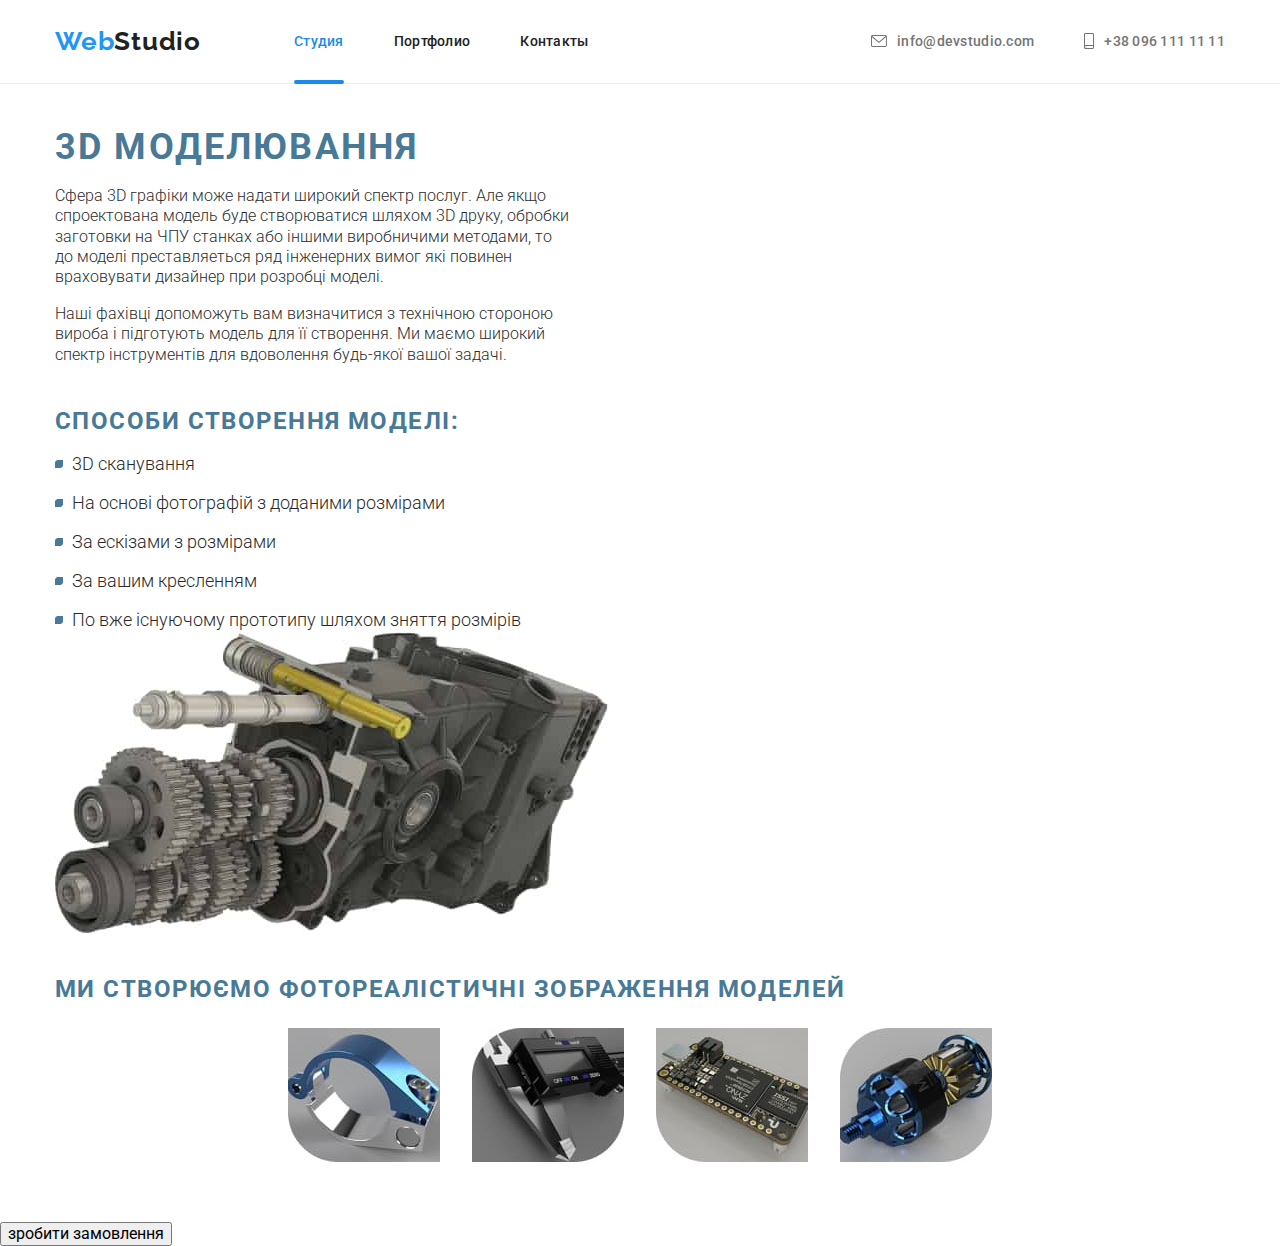
==== commit c0390587: "prefinal version" ====
--- a/index.html
+++ b/index.html
@@ -59,16 +59,139 @@
             >
           </li>
         </ul>
-
-        <!--Кнопка меню в мобильной версии-->
-        <button class="menu-btn" type="button" data-menu-open>
+      </div>
+    </header>
+
+    <!-- 3d modeling -->
+
+    <main>
+      <!-- Hero -->
+      <section>
+        <div class="container">
+        <h2 class="modeling-title">3d моделювання</h2>
+        <div class="modeling">
+          <p class="modeling-text">
+            Сфера 3D графіки може надати широкий спектр послуг. Але якщо спроектована модель буде
+            створюватися шляхом 3D друку, обробки заготовки на ЧПУ станках або іншими виробничими
+            методами, то до моделі преставляеться ряд інженерних вимог які повинен враховувати
+            дизайнер при розробці моделі.
+          </p>
+
+          <p class="modeling-text">
+            Наші фахівці допоможуть вам визначитися з технічною стороною вироба і підготують модель
+            для її створення. Ми маємо широкий спектр інструментів для вдоволення будь-якої вашої
+            задачі.
+          </p>
+        </div>
+
+        <!-- Methods of creations -->
+        <div class="metods-container">
+       
+        <div class="box-list">
+        <ul class="list">
+          <li> <h3 class="modeling-title-description">Способи створення моделі:</h3></li>
+          <li class="metod">3D сканування</li>
+          <li class="metod">На основі фотографій з доданими розмірами</li>
+          <li class="metod">За ескізами з розмірами</li>
+          <li class="metod">За вашим кресленням</li>
+          <li class="metod">По вже існуючому прототипу шляхом зняття розмірів</li>
+        </ul>
+        <img src="./images/3d/pic-desctop-1x.jpg" alt="Изображение" />
+           </div>
+       </div> 
+      </div>
+        </ul>      
+      </section>
+
+<!-- We create model -->
+      <div class="container">
+        <h2 class="modeling-title-description">ми створюємо фотореалістичні зображення моделей</h2>
+             <ul class="list models-list">
+          <li class="models-picture">
+              <picture class="models-picture-draft">
+                <source srcset="
+                        ./images/3d/modeling1-desktop-1x.jpg 1x,
+                        ./images/3d/modeling1-desktop-2х.jpg 2x
+                      " media="(min-width:1440px)" />
+                <source srcset="
+                        ./images/3d/modeling1-tab-1x.jpg 1x,
+                        ./images/3d/modeling1-tab-2x.jpg 2x
+                      " media="(min-width:768px)" />
+                <source srcset="
+                        ./images/3d/modeling1-mob-1x.jpg 1x,
+                        ./images/3d/modeling1-mob-2x.jpg 2x
+                      " media="(max-width:767px)" />
+                <img src="./images/3d/modeling1-desktop-1x.jpg" alt="Деталь 1" />
+              </picture>
+             </li>
+          <li class="models-picture">
+                      <picture class="models-picture-draft">
+                        <source srcset="
+                        ./images/3d/modeling2-desktop-1x.jpg 1x,
+                        ./images/3d/modeling2-desktop-2х.jpg 2x" media="(min-width:1440px)"/>
+                <source srcset="
+                        ./images/3d/modeling2-tab-1x.jpg 1x,
+                        ./images/3d/modeling2-tab-2x.jpg 2x
+                      " media="(min-width:768px)" />
+                <source srcset="
+                        ./images/3d/modeling2-mob-1x.jpg 1x,
+                        ./images/3d/modeling2-mob-2x.jpg 2x
+                      " media="(max-width:767px)" />
+                <img src="./images/3d/modeling2-desktop-1x.jpg" alt="Деталь 2" />
+            </picture>
+          </li>
+          <li class="models-picture">
+            <picture class="models-picture-draft">
+              <source srcset="
+                        ./images/3d/modeling3-desktop-1x.jpg 1x,
+                        ./images/3d/modeling3-desktop-2х.jpg 2x" media="(min-width:1440px)"/>
+                <source srcset="
+                        ./images/3d/modeling3-tab-1x.jpg 1x,
+                        ./images/3d/modeling3-tab-2x.jpg 2x
+                      " media="(min-width:768px)" />
+                <source srcset="
+                        ./images/3d/modeling3-mob-1x.jpg 1x,
+                        ./images/3d/modeling3-mob-2x.jpg 2x
+                      " media="(max-width:767px)" />
+              <img src="./images/3d/modeling3-desktop-1x.jpg" alt="Деталь 3" />
+            </picture>
+          </li>
+          <li class="models-picture">
+            <picture class="models-picture-draft">
+              <source srcset="
+                        ./images/3d/modeling4-desktop-1x.jpg 1x,
+                        ./images/3d/modeling4-desktop-2х.jpg 2x " 
+                        media="(min-width:1440px)"/>
+                <source srcset="
+                        ./images/3d/modeling4-tab-1x.jpg 1x,
+                        ./images/3d/modeling4-tab-2x.jpg 2x
+                      " media="(min-width:768px)" />
+                <source srcset="
+                        ./images/3d/modeling4-mob-1x.jpg 1x,
+                        ./images/3d/modeling4-mob-2x.jpg 2x
+                      " media="(max-width:767px)" />
+              <img src="./images/3d/modeling4-desktop-1x.jpg" alt="Деталь 4" />
+            </picture>
+          </li>
+        
+        </ul>
+      </div>
+
+      <!-- Order Form Button -->
+      <button class="btn" type="button">зробити замовлення</button>
+      </section>
+    </main>
+
+
+    <!--Кнопка меню в мобильной версии-->
+    <!-- <button class="menu-btn" type="button" data-menu-open>
           <svg class="menu-btn__icon" width="24" height="16">
             <use href="./images/icons.svg#icon-burger"></use>
           </svg>
-        </button>
-
-        <!--Мобильное меню в хедере-->
-        <div class="mobile-menu" data-menu>
+        </button> -->
+
+    <!--Мобильное меню в хедере-->
+    <!-- <div class="mobile-menu" data-menu>
           <div class="container mobile-menu__container">
             <ul class="mobile-menu__list list">
               <li class="mobile-menu__item">
@@ -118,12 +241,12 @@
           </div>
         </div>
       </div>
-    </header>
+    </header> -->
 
     <!-- main  -->
-    <main>
-      <!--Главный заголовок и активная кнопка-->
-      <section class="hero">
+    <!-- <main> -->
+    <!--Главный заголовок и активная кнопка-->
+    <!-- <section class="hero">
         <div class="container">
           <h1 lang="ru" class="hero__title">
             Ефективні рішення<br />
@@ -133,11 +256,11 @@
             <span class="button__text">Заказать услугу</span>
           </button>
         </div>
-      </section>
-
-      <!--Особенности-->
-
-      <section class="section">
+      </section> -->
+
+    <!--Особенности-->
+
+    <!-- <section class="section">
         <div class="container">
           <h2 class="section__title hidden-title">Особенности</h2>
           <ul class="features list">
@@ -187,9 +310,9 @@
             </li>
           </ul>
         </div>
-      </section>
-      <!-- ===========  чем мы занимаемся  ================= -->
-      <section class="activity section section--top-zero">
+      </section> -->
+    <!-- ===========  чем мы занимаемся  ================= -->
+    <!-- <section class="activity section section--top-zero">
         <div class="container">
           <h2 class="section__title">Чем мы занимаемся</h2>
           <ul class="service__list list">
@@ -207,9 +330,9 @@
             </li>
           </ul>
         </div>
-      </section>
-      <!--Наша команда-->
-      <section class="section section__other-background">
+      </section> -->
+    <!-- Наша команда -->
+    <!-- <section class="section section__other-background">
         <div class="container">
           <h2 class="section__title">Наша команда</h2>
           <ul class="team list">
@@ -407,11 +530,11 @@
             </li>
           </ul>
         </div>
-      </section>
-
-      <!-- ПОСТОЯННЫЕ КЛИЕНТЫ -->
-
-      <section class="section">
+      </section> -->
+
+    <!-- ПОСТОЯННЫЕ КЛИЕНТЫ -->
+
+    <!-- <section class="section">
         <div class="container">
           <h2 class="section__title">Постоянные клиенты</h2>
           <ul class="clients list">
@@ -460,19 +583,19 @@
           </ul>
         </div>
       </section>
-    </main>
+    </main> -->
 
     <!-- Footer -->
-
+    <!-- 
     <footer class="footer">
       <div class="container footer-flex">
-        <div class="address-block">
-          <!-- Название с активной ссылкой-->
-          <a class="footer__logotipe link" href="/"
+        <div class="address-block"> -->
+    <!-- Название с активной ссылкой-->
+    <!-- <a class="footer__logotipe link" href="/"
             >Web<span class="footer__logotipe-accent">Studio</span></a
-          >
-          <!-- Адресс и Контакты -->
-          <address class="address">
+          > -->
+    <!-- Адресс и Контакты -->
+    <!-- <address class="address">
             <ul class="address__list list">
               <li class="address__item">
                 <a
@@ -544,11 +667,11 @@
           </div>
         </form>
       </div>
-    </footer>
+    </footer> -->
 
     <!-- ---------Модальное окно--------- -->
 
-    <div class="backdrop is-hidden" data-modal>
+    <!-- <div class="backdrop is-hidden" data-modal>
       <div class="modal">
         <form class="modal__form" name="subscribe">
           <button type="button" class="modal__close-btn" data-modal-close>
@@ -613,9 +736,9 @@
           </button>
         </form>
       </div>
-    </div>
-
-    <script src="./js/modal.js"></script>
-    <script src="./js/mobile-menu.js"></script>
+    </div> -->
+
+    <!-- <script src="./js/modal.js"></script>
+    <script src="./js/mobile-menu.js"></script> -->
   </body>
 </html>
--- a/css/main.min.css
+++ b/css/main.min.css
@@ -1 +1 @@
-:root{--font-family-main: "Roboto", sans-serif;--color-text-main: #757575;--color-bgd-main: #ffffff;--color-logotype: #2196f3;--color-logotipe-accent-footer: #ffffff;--color-menu-link: #212121;--color-menu-link-hover: #2196f3;--color-text-hero: #ffffff;--color-btn-main: #2196f3;--color-btn-main-hover: #188ce8;--color-btn-text-main: #ffffff;--color-bgd-team: #f5f4fa;--color-fill-icon: #afb1b8;--color-bgd-secondary: #2f303a;--color-footer-adress-link: #ffffff;--color-footer-adress-link-hover: #2196f3;--color-footer-contacts-link: rgba(255, 255, 255, 0.6);--text-btn: #212121;--color-btn: #f5f4fa;--text-btn-hover: #ffffff;--color-btn-hover: #2196f3;--cubic-bezier: cubic-bezier(0.4, 0, 0.2, 1);--transition-duration: 250ms;--transition-timing-function: cubic-bezier(0.4, 0, 0.2, 1);--extra-text-color: #212121;--acent-color: rgb(33, 150, 243)}h1,h2,h3,p{margin-top:0;margin-bottom:0}ul,ol{margin-top:0;margin-bottom:0;padding-left:0}img{display:block;max-width:100%;height:auto}button{cursor:pointer}.list{list-style:none}.link{text-decoration:none}.social-media__link{width:44px;height:44px;border-radius:50%}.social-media__link{display:flex;justify-content:center;align-items:center}@media screen and (max-width: 768px){.menu{display:none}.connection{display:none}.page-header{padding-top:10px;padding-bottom:10px}}.page-header__container{display:flex;align-items:center;justify-content:space-between}@media screen and (min-width: 768px){.page-header{border-bottom:1px solid #ececec}.page-nav{display:flex;align-items:center}.page-header__container{display:flex;align-items:center;justify-content:space-between}.menu{display:flex;align-items:center}.menu__item:not(:last-child){margin-right:50px}.menu__link{position:relative;transition:color 250ms var(--cubic-bezier);padding-top:32px;padding-bottom:32px;font-weight:500;font-size:14px;line-height:1.33;letter-spacing:.02em;color:var(--color-menu-link)}.menu__link:hover,.menu__link:focus{color:var(--color-btn-main-hover)}.menu__link.--curent{color:var(--color-btn-main-hover)}.--curent::after{position:absolute;bottom:-3px;display:block;content:"";width:100%;height:4px;border-radius:2px;background-color:var(--color-btn-main-hover)}.connection__icon{margin-right:10px;fill:currentColor}.connection{display:block;margin-left:auto;padding-top:21px;padding-bottom:21px}.connection__item:first-child{margin-bottom:10px}.connection__link{transition:color 250ms var(--cubic-bezier);display:flex;justify-content:flex-start;align-items:center;font-weight:500;font-size:14px;line-height:1.33;letter-spacing:.02em;color:var(--color-text-main)}.connection__link:hover,.connection__link:focus{color:var(--color-menu-link-hover)}}@media screen and (min-width: 1200px){.connection{display:flex;justify-content:center;align-items:center;padding-top:0;padding-bottom:0}.connection__item:first-child{margin-bottom:0px;margin-right:50px}.connection__link{padding-top:32px;padding-bottom:32px}}@media screen and (max-width: 1200px){.footer__logotipe{display:block}}.logotipe{display:block;font-family:"Raleway";font-weight:700;font-size:26px;line-height:1.19;letter-spacing:.03em;color:var(--color-logotype)}.logotipe__accent{color:#212121}.footer__logotipe{font-family:"Raleway";font-weight:700;font-size:26px;line-height:1.19;letter-spacing:.03em;color:var(--color-logotype);text-align:center}.footer__logotipe-accent{color:var(--color-logotipe-accent-footer)}@media screen and (min-width: 768px){.logotipe{margin-right:93px}}body{font-family:var(--font-family-main);color:var(--color-text-main);background-color:var(--color-bgd-main)}.hidden-title{position:absolute;width:1px;height:1px;margin:-1px;border:0;padding:0;white-space:nowrap;clip:rect(0 0 0 0);overflow:hidden}.section{padding-top:60px;padding-bottom:60px}.section--top-zero{display:none;padding-top:0}.container{width:100%;padding:0 15px}@media screen and (min-width: 480px){.container{width:480px;margin-left:auto;margin-right:auto}}@media screen and (min-width: 768px){.container{width:768px}}@media screen and (min-width: 1200px){.section{padding-top:94px;padding-bottom:94px}.section--top-zero{display:block;padding-top:0}.container{width:1200px}.section{padding-top:94px;padding-bottom:94px}}.hero{max-width:1600px;margin-left:auto;margin-right:auto;background-position:center;background-repeat:no-repeat;text-align:center;padding:118px 0;background-image:linear-gradient(rgba(47, 48, 58, 0.4), rgba(47, 48, 58, 0.4)),url(../images/mobile/hero-mobile/hero-mobile.jpg);background-color:#c4c4c4;background-size:cover}.hero__title{font-weight:900;font-size:26px;line-height:1.62;text-align:center;letter-spacing:.06em;text-transform:uppercase;color:var(--color-text-hero);margin-bottom:30px}@media screen and (min-width: 768px){.hero{background-image:linear-gradient(rgba(47, 48, 58, 0.4), rgba(47, 48, 58, 0.4)),url(../images/tablet/hero-tablet/hero-tablet.jpg)}}@media screen and (min-width: 1200px){.hero{background-image:linear-gradient(rgba(47, 48, 58, 0.4), rgba(47, 48, 58, 0.4)),url(../images/desctop/hero-desktop/hero-desktop.jpg);padding:200px 0}.hero__title{font-weight:900;font-size:44px;line-height:1.36}}@media(min-device-pixel-ratio: 2),(min-resolution: 192dpi),(min-resolution: 2dppx){.hero{background-image:linear-gradient(to right, rgba(47, 48, 58, 0.4), rgba(47, 48, 58, 0.4)),url(../images/mobile/hero-mobile/hero-mobile@2x.jpg)}}@media screen and (min-width: 768px)and (min-device-pixel-ratio: 2),screen and (min-width: 768px)and (min-resolution: 192dpi),screen and (min-width: 768px)and (min-resolution: 2dppx){.hero{background-image:linear-gradient(to right, rgba(47, 48, 58, 0.4), rgba(47, 48, 58, 0.4)),url(../images/tablet/hero-tablet/hero-tablet@2x.jpg)}}@media screen and (min-width: 1200px)and (min-device-pixel-ratio: 2),screen and (min-width: 1200px)and (min-resolution: 192dpi),screen and (min-width: 1200px)and (min-resolution: 2dppx){.hero{background-image:linear-gradient(to right, rgba(47, 48, 58, 0.4), rgba(47, 48, 58, 0.4)),url(../images/desctop/hero-desktop/hero-desktop@2x.jpg)}}.button{display:flex;margin-right:auto;margin-left:auto;align-items:center;text-align:center;background:var(--color-btn-main);cursor:pointer;border:rgba(0,0,0,0);border-radius:4px;min-width:140px;padding:10px 32px;transition:background-color 250ms var(--cubic-bezier)}.button:hover,.button:focus{background-color:var(--color-btn-main-hover)}.button__text{font-weight:700;font-size:16px;line-height:1.875;display:flex;align-items:center;text-align:center;letter-spacing:.06em;color:var(--color-btn-text-main)}.button__text:hover,.button__text:focus{color:var(--color-btn-text-main)}.section__title{margin-bottom:30px;font-weight:700;font-size:28px;line-height:1.17;text-align:center;letter-spacing:.03em;color:var(--color-menu-link)}@media screen and (min-width: 1200px){.section__title{margin-bottom:50px;font-size:36px}}.service__list{display:flex;justify-content:space-between}.activity.section{padding-top:0px}.activity{padding-top:0px}.service__item{position:relative;display:flex;justify-content:center;align-items:flex-end;flex-wrap:wrap}.service__header{position:absolute;display:flex;z-index:1;justify-content:center;align-items:center;overflow:hidden;width:100%;height:70px;color:var(--color-bgd-main);background-image:linear-gradient(to right, rgba(47, 48, 58, 0.8), rgba(10, 11, 15, 0.8));font-size:14px;line-height:1.14;letter-spacing:.03em;font-weight:700;text-transform:uppercase;text-align:center}.team__item{width:100%;border-radius:0px 0px 4px 4px;box-shadow:0px 1px 3px rgba(0,0,0,.12),0px 1px 1px rgba(0,0,0,.14),0px 2px 1px rgba(0,0,0,.2);background-color:var(--secondary-text-color);text-align:center}.team__img{width:450px}.team__foot{padding-top:30px;padding-bottom:30px;background-color:var(--color-text-hero)}.team__title{margin-bottom:10px;font-weight:500;font-size:16px;line-height:1.19;text-align:center;letter-spacing:.03em;color:var(--color-menu-link)}.team__description{margin-bottom:16px;color:var(--text-color);font-size:16px;line-height:1.19}@media screen and (max-width: 767px){.team__item:not(:last-child){margin-bottom:30px}}@media screen and (min-width: 768px){.team{display:flex;flex-wrap:wrap;margin:-15px}.team__item{width:354px;margin:15px}}@media screen and (min-width: 1200px){.team{display:flex;flex-wrap:nowrap}.team__item{width:calc((100% - 90px)/3)}.team__img{width:279px;height:260px}}.section__other-background{background-color:var(--color-bgd-team)}.clients__link{display:flex;justify-content:center;align-items:center;transition-property:color,border;transition-duration:var(--transition-duration);transition-timing-function:var(--transition-timing-function);width:210px;height:92px;border:1px solid #afb1b8;border-radius:4px;color:var(--color-fill-icon)}.clients__link:hover,.clients__link:focus{color:var(--acent-color);border:1px solid var(--acent-color)}.clients__icon{fill:currentColor}@media screen and (max-width: 479px){.clients__item:not(:last-child){margin-bottom:30px}.clients__link{margin:0 auto}}@media screen and (min-width: 480px){.clients{display:flex;flex-wrap:wrap;margin:-15px}.clients__item{display:flex;margin:15px}}@media screen and (min-width: 768px){.clients__link{width:226px}}@media screen and (min-width: 1200px){.clients{flex-wrap:nowrap}.clients__link{width:170px}}.footer{background-color:var(--color-bgd-secondary);padding-top:60px;padding-bottom:60px}@media screen and (max-width: 767px){.subscribe-media{margin-top:60px}}.address{margin-top:20px;font-style:normal;line-height:1.71}.address__item:not(:last-child){margin-bottom:8px}.address__link{display:block;transition-property:color;transition-duration:var(--transition-duration);transition-timing-function:var(--transition-timing-function);color:rgba(255,255,255,.6);font-weight:400;font-style:normal;font-size:14px;line-height:2;letter-spacing:.03em;text-align:center}.address__link:hover,.address__link:focus{color:var(--acent-color)}@media screen and (min-width: 1200px){.address__link{text-align:left}}.address__link--white{color:var(--color-bgd-main)}.subscribe-title{display:block;margin-bottom:20px;color:var(--color-bgd-main);font-family:inherit;text-transform:uppercase;text-align:center;font-family:"Roboto";font-weight:700;font-size:14px;line-height:1.14;letter-spacing:var(--letter-spacing-base)}.subscribe-form__input{transition-property:border;transition-duration:var(--transition-duration);transition-timing-function:var(--transition-timing-function);width:100%;padding:15px 15px 15px 15px;margin-bottom:20px;color:var(--color-bgd-main);background-color:rgba(0,0,0,0);border:1px solid rgba(255,255,255,.3);border-radius:4px;box-shadow:0px 4px 4px rgba(0,0,0,.15);outline:none}.subscribe-form__input:hover,.subscribe-form__input:focus{border-color:var(--acent-color)}.subscribe-form__btn{transition-property:background-color;transition-duration:var(--transition-duration);transition-timing-function:var(--transition-timing-function);display:flex;justify-items:center;justify-content:space-between;align-items:center;overflow:hidden;padding:10px 28px 10px 28px;min-width:200px;border-color:rgba(0,0,0,0);border-radius:4px;margin-left:auto;margin-right:auto;color:var(--color-bgd-main);background-color:var(--acent-color);font-family:Roboto,sans-serif;font-size:16px;font-weight:var(--font-weight);line-height:1.88;letter-spacing:var(--letter-spacing);cursor:pointer}.subscribe-form__btn:hover,.subscribe-form__btn:focus{background-color:#188ce8}.subscribe-form__icon{fill:currentColor}@media screen and (min-width: 768px){.footer-flex{display:flex;flex-wrap:wrap;align-items:baseline;justify-content:space-around}.subscribe-form__input{width:450px}}@media screen and (max-width: 1199px){.subscribe-form{margin-top:60px}}@media screen and (min-width: 1200px){.address{margin-bottom:0}.footer-flex{display:flex;justify-content:space-between;align-items:baseline}.address-block{flex-grow:1;margin-right:70px}.subscribe-title{text-align:left}.subscribe-media{margin-bottom:0}.subscribe-form{display:block;width:570px;margin-left:93px}.subscribe-form__block{display:flex}.subscribe-form__input{margin-right:12px;margin-bottom:0}}.filters__btn{padding:6px 22px;font-family:"Roboto",sans-serif;font-weight:500;font-size:16px;line-height:1.62;text-align:center;letter-spacing:.03em;color:var(--text-btn);background-color:var(--color-btn);cursor:pointer;border-radius:4px;border:rgba(0,0,0,0);cursor:pointer;transition:color 250ms var(--cubic-bezier),background-color 250ms var(--cubic-bezier),box-shadow 250ms var(--cubic-bezier)}.filters__btn:hover,.filters__btn:focus{background-color:var(--color-btn-hover);color:var(--text-btn-hover);box-shadow:0px 3px 1px rgba(0,0,0,.1),0px 1px 2px rgba(0,0,0,.08),0px 2px 2px rgba(0,0,0,.12)}.filters{display:flex;margin-bottom:50px;flex-wrap:wrap}.filters__item{margin-right:8px}.filters__item:last-child{margin-right:0px}@media screen and (max-width: 767px){.filters__item:nth-child(-n+3){margin-bottom:15px}.filters{margin-bottom:40px}}@media screen and (min-width: 768px){.filters{justify-content:center;margin-bottom:30px}}@media screen and (min-width: 1200px){.filters{margin-bottom:50px}}@media screen and (max-width: 767px){.drafts__item:not(:last-child){margin-bottom:30px}}@media screen and (min-width: 768px){.drafts{display:flex;flex-wrap:wrap;margin:-15px}.drafts__item{display:flex;width:354px;text-align:left;margin:15px}}@media screen and (min-width: 1200px){.drafts{justify-content:center}.drafts__item{width:370px}}.drafts__picture{width:450px}.portfolio{padding:20px 24px;border:1px solid #eee;border-top:none;flex-grow:1}.portfolio__title{margin-bottom:4px;font-weight:700;font-size:18px;line-height:2;letter-spacing:.06em;color:var(--color-menu-link)}.portfolio__text{font-size:16px;line-height:1.88;letter-spacing:.03em;color:var(--color-text-main)}.overlay{position:absolute;top:0;left:0;width:100%;height:100%;font-weight:400;font-size:18px;line-height:28px;letter-spacing:.03em;color:#fff;padding-top:63px;padding-right:24px;padding-bottom:63px;padding-left:24px;overflow:auto;background-color:rgba(33,150,243,.9);transform:translatey(101%);transition:transform 250ms var(--cubic-bezier)}.drafts__thumb{position:relative;overflow:hidden}.drafts__link{transition-property:box-shadow;transition-duration:250ms;transition-timing-function:var(--cubic-bezier);display:block}.drafts__link:hover,.drafts__link:focus{box-shadow:0px 1px 1px rgba(0,0,0,.12),0px 4px 4px rgba(0,0,0,.06),1px 4px 6px rgba(0,0,0,.16)}.drafts__link:hover .overlay,.drafts__link:focus .overlay{transform:translatey(0)}.backdrop{position:fixed;top:0;left:0;width:100%;height:100%;background-color:rgba(0,0,0,.2);transition-duration:250ms}.modal{position:absolute;left:50%;top:50%;width:92%;background-color:#fff;transform:translate(-50%, -50%);padding:40px;box-shadow:0px 1px 3px rgba(0,0,0,.12),0px 1px 1px rgba(0,0,0,.14),0px 2px 1px rgba(0,0,0,.2);box-shadow:0px 1px 3px rgba(0,0,0,.12),0px 1px 1px rgba(0,0,0,.14),0px 2px 1px rgba(0,0,0,.2);border-radius:4px}@media screen and (min-width: 480px){.modal{width:451px}}@media screen and (min-width: 1200px){.modal{width:528px}}.modal__close-btn{position:absolute;top:8px;right:8px;display:flex;justify-content:center;align-items:center;width:30px;height:30px;border-radius:50%;background-color:rgba(0,0,0,0);border:1px solid #afb1b8;padding:0;color:#000}.modal__close-btn:hover,.modal__close-btn:focus{color:#188ce8}.modal__close-btn-icon{fill:currentColor}.backdrop.is-hidden{opacity:0;visibility:hidden;pointer-events:none}.modal__form{margin-bottom:20px}.modal__title{display:block;font-family:inherit;font-weight:700;font-size:20px;line-height:1.15;letter-spacing:.03em;color:var(--color-menu-link);margin-bottom:12px}.modal__label{color:var(--color-text-main);font-family:inherit;font-size:12px;line-height:1.17;letter-spacing:.01em;text-align:left;margin-bottom:4px}.modal__input{transition-property:border-color;transition-duration:250ms;transition-timing-function:var(--cubic-bezier);min-height:40px;padding-top:12px;padding-right:12px;padding-bottom:12px;padding-left:42px;border:1px solid rgba(33,33,33,.2);border-radius:4px;outline:none}.modal__input:hover,.modal__input:focus{border-color:var(--color-btn-hover)}.modal__item{position:relative;transition-property:color;transition-duration:250ms;transition-timing-function:var(--cubic-bezier);display:flex;flex-direction:column;color:#000}.modal__item:hover,.modal__item:focus-within{color:var(--color-btn-main-hover)}.modal__item:not(:last-child){margin-bottom:10px}.modal__icon{position:absolute;left:12px;bottom:15px;fill:currentColor}.modal__textarea{transition-property:border-color;transition-duration:250ms;transition-timing-function:var(--cubic-bezier);min-height:40px;padding-top:12px;padding-right:12px;padding-bottom:12px;padding-left:12px;border:1px solid rgba(33,33,33,.2);border-radius:4px;outline:none;resize:none}.modal__textarea:hover,.modal__textarea:focus-within{border-color:var(--color-btn-main-hover)}.modal__textarea::placeholder{color:rgba(117,117,117,.5)}.policy{display:flex;margin-bottom:30px}.policy__label{display:flex;width:100%;justify-content:center;align-items:center;font-weight:400;font-size:12px;line-height:1.17;letter-spacing:.03em;color:#757575}.policy__label::before{display:inline-block;content:"";width:16px;height:16px;border-radius:4px;background-image:url(../images/off.svg);background-size:cover;background-repeat:no-repeat;background-position:center;cursor:pointer;outline:none;transition:outline 250ms var(--cubic-bezier)}.policy__checkbox:checked+.policy__label::before{background-image:url(../images/check.svg);background-position:center;background-size:cover;background-repeat:no-repeat}.policy__checkbox:checked+.policy__label::before:hover,.policy__checkbox:checked+.policy__label::before:focus+.policy__label::before{outline:1px solid #2196f3}.policy__link{transition-property:color;transition-duration:250ms;transition-timing-function:var(--cubic-bezier);color:var(--color-menu-link-hover);font-family:inherit;line-height:1.71;letter-spacing:.03em;text-decoration:underline;outline:none}.policy__link:focus{color:#188ce8}@media screen and (max-width: 767px){.menu-btn{display:block;background-color:rgba(0,0,0,0);color:#000;border:none;padding:0;line-height:0;outline:none}.menu-btn:hover,.menu-btn:focus{color:var(--acent-color)}.menu-btn__icon{fill:currentColor}.mobile-menu{position:fixed;top:0;left:0;width:100%;height:100%;background-color:var(--color-bgd-main);overflow:auto;z-index:100;opacity:0;pointer-events:none;transition:opacity 250ms var(--transition-timing-function)}.mobile-menu.is-open{opacity:1;pointer-events:auto}.mobile-menu__container{position:relative;padding-left:40px;padding-top:48px;padding-bottom:48px}.mobile-menu__close-btn{position:absolute;top:15px;right:15px;transition-property:transform;transition-duration:2000ms;transition-timing-function:linear;display:flex;justify-content:center;align-items:center;width:40px;height:40px;background-color:rgba(0,0,0,0);border:1px solid rgba(0,0,0,.1);border-radius:50%;cursor:pointer;color:#000;outline:none}.mobile-menu__close-btn:hover,.mobile-menu__close-btn:focus{color:var(--acent-color)}.mobile-menu__close-icon{fill:currentColor}.mobile-menu__list{margin-bottom:302px}.mobile-menu__item:not(:last-child){margin-bottom:32px}.mobile-menu__link{color:var(--extra-text-color);font-weight:500;font-size:40px;line-height:1.18;letter-spacing:.02em}.mobile-menu__link:hover,.mobile-menu__link:focus{color:var(--acent-color)}.mobile-menu__link--currant{color:var(--acent-color)}.mobile-menu__contact-list{margin-bottom:64px}.mobile-menu__contact-item:not(:last-child){margin-bottom:32px}.mobile-menu__contact-link--accent{color:var(--acent-color);font-weight:500;font-size:34px;line-height:1.18;letter-spacing:.02em}.mobile-menu__contact-link{color:var(--text-color);font-weight:500;font-size:24px;line-height:1.17;letter-spacing:.02em}.mobile-menu__social-media-list{display:flex;justify-content:flex-start;align-items:center}.mobile-menu__socia-media-item:not(:last-child){border-right:1px solid rgba(33,33,33,.2);margin-right:10px}.mobile-menu__social-media-link{color:var(--acent-color);padding-right:10px;font-weight:500;font-size:18px;line-height:1.22;letter-spacing:.02em}}@media screen and (min-width: 768px){.menu-btn{display:none}.mobile-menu{display:none}}.features__icons-box{width:100%;height:120px;display:flex;align-items:center;justify-content:center;margin-bottom:30px;background-color:var(--color-bgd-team)}.features__title{margin-bottom:10px;text-transform:uppercase;text-align:center;font-weight:700;font-size:14px;line-height:1.14;letter-spacing:.03em;color:var(--color-menu-link)}.features__text{margin-top:10px;font-size:14px;line-height:2;letter-spacing:.03em}@media screen and (max-width: 767px){.features__item:not(:last-child){margin-bottom:30px}}@media screen and (min-width: 768px){.features{display:flex;flex-wrap:wrap;justify-content:center;margin:-15px}.features__item{width:354px;margin:15px}.features__icons-box{width:100%}.features__title{text-align:left}}@media screen and (min-width: 1200px){.features{display:flex;flex-wrap:nowrap}.features .features__item{width:270px}}.social-media{display:flex;justify-content:center}.social-media__item:not(:nth-child(4n)){margin-right:10px}.social-media__link{transition-property:background-color;transition-duration:var(--transition-duration);transition-timing-function:var(--transition-timing-function);justify-content:center;align-items:center;color:var(--color-fill-icon);background-color:rgba(255,255,255,.1)}.social-media__link:hover,.social-media__link:focus{background-color:var(--acent-color);color:var(--color-footer-adress-link)}.social-media__icon{fill:currentColor}.social-media__icon-footer{color:#fff}.social-media__link-footer{color:var(--color-footer-adress-link)}/*# sourceMappingURL=main.min.css.map */+:root{--font-family-main: "Roboto", sans-serif;--color-text-main: #757575;--color-bgd-main: #ffffff;--color-logotype: #2196f3;--color-logotipe-accent-footer: #ffffff;--color-menu-link: #212121;--color-menu-link-hover: #2196f3;--color-text-hero: #ffffff;--color-btn-main: #2196f3;--color-btn-main-hover: #188ce8;--color-btn-text-main: #ffffff;--color-bgd-team: #f5f4fa;--color-fill-icon: #afb1b8;--color-bgd-secondary: #2f303a;--color-footer-adress-link: #ffffff;--color-footer-adress-link-hover: #2196f3;--color-footer-contacts-link: rgba(255, 255, 255, 0.6);--text-btn: #212121;--color-btn: #f5f4fa;--text-btn-hover: #ffffff;--color-btn-hover: #2196f3;--cubic-bezier: cubic-bezier(0.4, 0, 0.2, 1);--transition-duration: 250ms;--transition-timing-function: cubic-bezier(0.4, 0, 0.2, 1);--extra-text-color: #212121;--acent-color: rgb(33, 150, 243)}h1,h2,h3,p{margin-top:0;margin-bottom:0}ul,ol{margin-top:0;margin-bottom:0;padding-left:0}img{display:block;max-width:100%;height:auto}button{cursor:pointer}.list{list-style:none}.link{text-decoration:none}.social-media__link{width:44px;height:44px;border-radius:50%}.social-media__link{display:flex;justify-content:center;align-items:center}@media screen and (max-width: 768px){.menu{display:none}.connection{display:none}.page-header{padding-top:10px;padding-bottom:10px}}.page-header__container{display:flex;align-items:center;justify-content:space-between}@media screen and (min-width: 768px){.page-header{border-bottom:1px solid #ececec}.page-nav{display:flex;align-items:center}.page-header__container{display:flex;align-items:center;justify-content:space-between}.menu{display:flex;align-items:center}.menu__item:not(:last-child){margin-right:50px}.menu__link{position:relative;transition:color 250ms var(--cubic-bezier);padding-top:32px;padding-bottom:32px;font-weight:500;font-size:14px;line-height:1.33;letter-spacing:.02em;color:var(--color-menu-link)}.menu__link:hover,.menu__link:focus{color:var(--color-btn-main-hover)}.menu__link.--curent{color:var(--color-btn-main-hover)}.--curent::after{position:absolute;bottom:-3px;display:block;content:"";width:100%;height:4px;border-radius:2px;background-color:var(--color-btn-main-hover)}.connection__icon{margin-right:10px;fill:currentColor}.connection{display:block;margin-left:auto;padding-top:21px;padding-bottom:21px}.connection__item:first-child{margin-bottom:10px}.connection__link{transition:color 250ms var(--cubic-bezier);display:flex;justify-content:flex-start;align-items:center;font-weight:500;font-size:14px;line-height:1.33;letter-spacing:.02em;color:var(--color-text-main)}.connection__link:hover,.connection__link:focus{color:var(--color-menu-link-hover)}}@media screen and (min-width: 1200px){.connection{display:flex;justify-content:center;align-items:center;padding-top:0;padding-bottom:0}.connection__item:first-child{margin-bottom:0px;margin-right:50px}.connection__link{padding-top:32px;padding-bottom:32px}}@media screen and (max-width: 1200px){.footer__logotipe{display:block}}.logotipe{display:block;font-family:"Raleway";font-weight:700;font-size:26px;line-height:1.19;letter-spacing:.03em;color:var(--color-logotype)}.logotipe__accent{color:#212121}.footer__logotipe{font-family:"Raleway";font-weight:700;font-size:26px;line-height:1.19;letter-spacing:.03em;color:var(--color-logotype);text-align:center}.footer__logotipe-accent{color:var(--color-logotipe-accent-footer)}@media screen and (min-width: 768px){.logotipe{margin-right:93px}}body{font-family:var(--font-family-main);color:var(--color-text-main);background-color:var(--color-bgd-main)}.hidden-title{position:absolute;width:1px;height:1px;margin:-1px;border:0;padding:0;white-space:nowrap;clip:rect(0 0 0 0);overflow:hidden}.section{padding-top:60px;padding-bottom:60px}.section--top-zero{display:none;padding-top:0}.container{width:100%;padding:0 15px}@media screen and (min-width: 480px){.container{width:480px;margin-left:auto;margin-right:auto}}@media screen and (min-width: 768px){.container{width:768px}}@media screen and (min-width: 1200px){.section{padding-top:94px;padding-bottom:94px}.section--top-zero{display:block;padding-top:0}.container{width:1200px}.section{padding-top:94px;padding-bottom:94px}}.hero{max-width:1600px;margin-left:auto;margin-right:auto;background-position:center;background-repeat:no-repeat;text-align:center;padding:118px 0;background-image:linear-gradient(rgba(47, 48, 58, 0.4), rgba(47, 48, 58, 0.4)),url(../images/mobile/hero-mobile/hero-mobile.jpg);background-color:#c4c4c4;background-size:cover}.hero__title{font-weight:900;font-size:26px;line-height:1.62;text-align:center;letter-spacing:.06em;text-transform:uppercase;color:var(--color-text-hero);margin-bottom:30px}@media screen and (min-width: 768px){.hero{background-image:linear-gradient(rgba(47, 48, 58, 0.4), rgba(47, 48, 58, 0.4)),url(../images/tablet/hero-tablet/hero-tablet.jpg)}}@media screen and (min-width: 1200px){.hero{background-image:linear-gradient(rgba(47, 48, 58, 0.4), rgba(47, 48, 58, 0.4)),url(../images/desctop/hero-desktop/hero-desktop.jpg);padding:200px 0}.hero__title{font-weight:900;font-size:44px;line-height:1.36}}@media(min-device-pixel-ratio: 2),(min-resolution: 192dpi),(min-resolution: 2dppx){.hero{background-image:linear-gradient(to right, rgba(47, 48, 58, 0.4), rgba(47, 48, 58, 0.4)),url(../images/mobile/hero-mobile/hero-mobile@2x.jpg)}}@media screen and (min-width: 768px)and (min-device-pixel-ratio: 2),screen and (min-width: 768px)and (min-resolution: 192dpi),screen and (min-width: 768px)and (min-resolution: 2dppx){.hero{background-image:linear-gradient(to right, rgba(47, 48, 58, 0.4), rgba(47, 48, 58, 0.4)),url(../images/tablet/hero-tablet/hero-tablet@2x.jpg)}}@media screen and (min-width: 1200px)and (min-device-pixel-ratio: 2),screen and (min-width: 1200px)and (min-resolution: 192dpi),screen and (min-width: 1200px)and (min-resolution: 2dppx){.hero{background-image:linear-gradient(to right, rgba(47, 48, 58, 0.4), rgba(47, 48, 58, 0.4)),url(../images/desctop/hero-desktop/hero-desktop@2x.jpg)}}.button{display:flex;margin-right:auto;margin-left:auto;align-items:center;text-align:center;background:var(--color-btn-main);cursor:pointer;border:rgba(0,0,0,0);border-radius:4px;min-width:140px;padding:10px 32px;transition:background-color 250ms var(--cubic-bezier)}.button:hover,.button:focus{background-color:var(--color-btn-main-hover)}.button__text{font-weight:700;font-size:16px;line-height:1.875;display:flex;align-items:center;text-align:center;letter-spacing:.06em;color:var(--color-btn-text-main)}.button__text:hover,.button__text:focus{color:var(--color-btn-text-main)}.section__title{margin-bottom:30px;font-weight:700;font-size:28px;line-height:1.17;text-align:center;letter-spacing:.03em;color:var(--color-menu-link)}@media screen and (min-width: 1200px){.section__title{margin-bottom:50px;font-size:36px}}.service__list{display:flex;justify-content:space-between}.activity.section{padding-top:0px}.activity{padding-top:0px}.service__item{position:relative;display:flex;justify-content:center;align-items:flex-end;flex-wrap:wrap}.service__header{position:absolute;display:flex;z-index:1;justify-content:center;align-items:center;overflow:hidden;width:100%;height:70px;color:var(--color-bgd-main);background-image:linear-gradient(to right, rgba(47, 48, 58, 0.8), rgba(10, 11, 15, 0.8));font-size:14px;line-height:1.14;letter-spacing:.03em;font-weight:700;text-transform:uppercase;text-align:center}.team__item{width:100%;border-radius:0px 0px 4px 4px;box-shadow:0px 1px 3px rgba(0,0,0,.12),0px 1px 1px rgba(0,0,0,.14),0px 2px 1px rgba(0,0,0,.2);background-color:var(--secondary-text-color);text-align:center}.team__img{width:450px}.team__foot{padding-top:30px;padding-bottom:30px;background-color:var(--color-text-hero)}.team__title{margin-bottom:10px;font-weight:500;font-size:16px;line-height:1.19;text-align:center;letter-spacing:.03em;color:var(--color-menu-link)}.team__description{margin-bottom:16px;color:var(--text-color);font-size:16px;line-height:1.19}@media screen and (max-width: 767px){.team__item:not(:last-child){margin-bottom:30px}}@media screen and (min-width: 768px){.team{display:flex;flex-wrap:wrap;margin:-15px}.team__item{width:354px;margin:15px}}@media screen and (min-width: 1200px){.team{display:flex;flex-wrap:nowrap}.team__item{width:calc((100% - 90px)/3)}.team__img{width:279px;height:260px}}.section__other-background{background-color:var(--color-bgd-team)}.clients__link{display:flex;justify-content:center;align-items:center;transition-property:color,border;transition-duration:var(--transition-duration);transition-timing-function:var(--transition-timing-function);width:210px;height:92px;border:1px solid #afb1b8;border-radius:4px;color:var(--color-fill-icon)}.clients__link:hover,.clients__link:focus{color:var(--acent-color);border:1px solid var(--acent-color)}.clients__icon{fill:currentColor}@media screen and (max-width: 479px){.clients__item:not(:last-child){margin-bottom:30px}.clients__link{margin:0 auto}}@media screen and (min-width: 480px){.clients{display:flex;flex-wrap:wrap;margin:-15px}.clients__item{display:flex;margin:15px}}@media screen and (min-width: 768px){.clients__link{width:226px}}@media screen and (min-width: 1200px){.clients{flex-wrap:nowrap}.clients__link{width:170px}}.footer{background-color:var(--color-bgd-secondary);padding-top:60px;padding-bottom:60px}@media screen and (max-width: 767px){.subscribe-media{margin-top:60px}}.address{margin-top:20px;font-style:normal;line-height:1.71}.address__item:not(:last-child){margin-bottom:8px}.address__link{display:block;transition-property:color;transition-duration:var(--transition-duration);transition-timing-function:var(--transition-timing-function);color:rgba(255,255,255,.6);font-weight:400;font-style:normal;font-size:14px;line-height:2;letter-spacing:.03em;text-align:center}.address__link:hover,.address__link:focus{color:var(--acent-color)}@media screen and (min-width: 1200px){.address__link{text-align:left}}.address__link--white{color:var(--color-bgd-main)}.subscribe-title{display:block;margin-bottom:20px;color:var(--color-bgd-main);font-family:inherit;text-transform:uppercase;text-align:center;font-family:"Roboto";font-weight:700;font-size:14px;line-height:1.14;letter-spacing:var(--letter-spacing-base)}.subscribe-form__input{transition-property:border;transition-duration:var(--transition-duration);transition-timing-function:var(--transition-timing-function);width:100%;padding:15px 15px 15px 15px;margin-bottom:20px;color:var(--color-bgd-main);background-color:rgba(0,0,0,0);border:1px solid rgba(255,255,255,.3);border-radius:4px;box-shadow:0px 4px 4px rgba(0,0,0,.15);outline:none}.subscribe-form__input:hover,.subscribe-form__input:focus{border-color:var(--acent-color)}.subscribe-form__btn{transition-property:background-color;transition-duration:var(--transition-duration);transition-timing-function:var(--transition-timing-function);display:flex;justify-items:center;justify-content:space-between;align-items:center;overflow:hidden;padding:10px 28px 10px 28px;min-width:200px;border-color:rgba(0,0,0,0);border-radius:4px;margin-left:auto;margin-right:auto;color:var(--color-bgd-main);background-color:var(--acent-color);font-family:Roboto,sans-serif;font-size:16px;font-weight:var(--font-weight);line-height:1.88;letter-spacing:var(--letter-spacing);cursor:pointer}.subscribe-form__btn:hover,.subscribe-form__btn:focus{background-color:#188ce8}.subscribe-form__icon{fill:currentColor}@media screen and (min-width: 768px){.footer-flex{display:flex;flex-wrap:wrap;align-items:baseline;justify-content:space-around}.subscribe-form__input{width:450px}}@media screen and (max-width: 1199px){.subscribe-form{margin-top:60px}}@media screen and (min-width: 1200px){.address{margin-bottom:0}.footer-flex{display:flex;justify-content:space-between;align-items:baseline}.address-block{flex-grow:1;margin-right:70px}.subscribe-title{text-align:left}.subscribe-media{margin-bottom:0}.subscribe-form{display:block;width:570px;margin-left:93px}.subscribe-form__block{display:flex}.subscribe-form__input{margin-right:12px;margin-bottom:0}}.filters__btn{padding:6px 22px;font-family:"Roboto",sans-serif;font-weight:500;font-size:16px;line-height:1.62;text-align:center;letter-spacing:.03em;color:var(--text-btn);background-color:var(--color-btn);cursor:pointer;border-radius:4px;border:rgba(0,0,0,0);cursor:pointer;transition:color 250ms var(--cubic-bezier),background-color 250ms var(--cubic-bezier),box-shadow 250ms var(--cubic-bezier)}.filters__btn:hover,.filters__btn:focus{background-color:var(--color-btn-hover);color:var(--text-btn-hover);box-shadow:0px 3px 1px rgba(0,0,0,.1),0px 1px 2px rgba(0,0,0,.08),0px 2px 2px rgba(0,0,0,.12)}.filters{display:flex;margin-bottom:50px;flex-wrap:wrap}.filters__item{margin-right:8px}.filters__item:last-child{margin-right:0px}@media screen and (max-width: 767px){.filters__item:nth-child(-n+3){margin-bottom:15px}.filters{margin-bottom:40px}}@media screen and (min-width: 768px){.filters{justify-content:center;margin-bottom:30px}}@media screen and (min-width: 1200px){.filters{margin-bottom:50px}}@media screen and (max-width: 767px){.drafts__item:not(:last-child){margin-bottom:30px}}@media screen and (min-width: 768px){.drafts{display:flex;flex-wrap:wrap;margin:-15px}.drafts__item{display:flex;width:354px;text-align:left;margin:15px}}@media screen and (min-width: 1200px){.drafts{justify-content:center}.drafts__item{width:370px}}.drafts__picture{width:450px}.portfolio{padding:20px 24px;border:1px solid #eee;border-top:none;flex-grow:1}.portfolio__title{margin-bottom:4px;font-weight:700;font-size:18px;line-height:2;letter-spacing:.06em;color:var(--color-menu-link)}.portfolio__text{font-size:16px;line-height:1.88;letter-spacing:.03em;color:var(--color-text-main)}.overlay{position:absolute;top:0;left:0;width:100%;height:100%;font-weight:400;font-size:18px;line-height:28px;letter-spacing:.03em;color:#fff;padding-top:63px;padding-right:24px;padding-bottom:63px;padding-left:24px;overflow:auto;background-color:rgba(33,150,243,.9);transform:translatey(101%);transition:transform 250ms var(--cubic-bezier)}.drafts__thumb{position:relative;overflow:hidden}.drafts__link{transition-property:box-shadow;transition-duration:250ms;transition-timing-function:var(--cubic-bezier);display:block}.drafts__link:hover,.drafts__link:focus{box-shadow:0px 1px 1px rgba(0,0,0,.12),0px 4px 4px rgba(0,0,0,.06),1px 4px 6px rgba(0,0,0,.16)}.drafts__link:hover .overlay,.drafts__link:focus .overlay{transform:translatey(0)}.backdrop{position:fixed;top:0;left:0;width:100%;height:100%;background-color:rgba(0,0,0,.2);transition-duration:250ms}.modal{position:absolute;left:50%;top:50%;width:92%;background-color:#fff;transform:translate(-50%, -50%);padding:40px;box-shadow:0px 1px 3px rgba(0,0,0,.12),0px 1px 1px rgba(0,0,0,.14),0px 2px 1px rgba(0,0,0,.2);box-shadow:0px 1px 3px rgba(0,0,0,.12),0px 1px 1px rgba(0,0,0,.14),0px 2px 1px rgba(0,0,0,.2);border-radius:4px}@media screen and (min-width: 480px){.modal{width:451px}}@media screen and (min-width: 1200px){.modal{width:528px}}.modal__close-btn{position:absolute;top:8px;right:8px;display:flex;justify-content:center;align-items:center;width:30px;height:30px;border-radius:50%;background-color:rgba(0,0,0,0);border:1px solid #afb1b8;padding:0;color:#000}.modal__close-btn:hover,.modal__close-btn:focus{color:#188ce8}.modal__close-btn-icon{fill:currentColor}.backdrop.is-hidden{opacity:0;visibility:hidden;pointer-events:none}.modal__form{margin-bottom:20px}.modal__title{display:block;font-family:inherit;font-weight:700;font-size:20px;line-height:1.15;letter-spacing:.03em;color:var(--color-menu-link);margin-bottom:12px}.modal__label{color:var(--color-text-main);font-family:inherit;font-size:12px;line-height:1.17;letter-spacing:.01em;text-align:left;margin-bottom:4px}.modal__input{transition-property:border-color;transition-duration:250ms;transition-timing-function:var(--cubic-bezier);min-height:40px;padding-top:12px;padding-right:12px;padding-bottom:12px;padding-left:42px;border:1px solid rgba(33,33,33,.2);border-radius:4px;outline:none}.modal__input:hover,.modal__input:focus{border-color:var(--color-btn-hover)}.modal__item{position:relative;transition-property:color;transition-duration:250ms;transition-timing-function:var(--cubic-bezier);display:flex;flex-direction:column;color:#000}.modal__item:hover,.modal__item:focus-within{color:var(--color-btn-main-hover)}.modal__item:not(:last-child){margin-bottom:10px}.modal__icon{position:absolute;left:12px;bottom:15px;fill:currentColor}.modal__textarea{transition-property:border-color;transition-duration:250ms;transition-timing-function:var(--cubic-bezier);min-height:40px;padding-top:12px;padding-right:12px;padding-bottom:12px;padding-left:12px;border:1px solid rgba(33,33,33,.2);border-radius:4px;outline:none;resize:none}.modal__textarea:hover,.modal__textarea:focus-within{border-color:var(--color-btn-main-hover)}.modal__textarea::placeholder{color:rgba(117,117,117,.5)}.policy{display:flex;margin-bottom:30px}.policy__label{display:flex;width:100%;justify-content:center;align-items:center;font-weight:400;font-size:12px;line-height:1.17;letter-spacing:.03em;color:#757575}.policy__label::before{display:inline-block;content:"";width:16px;height:16px;border-radius:4px;background-image:url(../images/off.svg);background-size:cover;background-repeat:no-repeat;background-position:center;cursor:pointer;outline:none;transition:outline 250ms var(--cubic-bezier)}.policy__checkbox:checked+.policy__label::before{background-image:url(../images/check.svg);background-position:center;background-size:cover;background-repeat:no-repeat}.policy__checkbox:checked+.policy__label::before:hover,.policy__checkbox:checked+.policy__label::before:focus+.policy__label::before{outline:1px solid #2196f3}.policy__link{transition-property:color;transition-duration:250ms;transition-timing-function:var(--cubic-bezier);color:var(--color-menu-link-hover);font-family:inherit;line-height:1.71;letter-spacing:.03em;text-decoration:underline;outline:none}.policy__link:focus{color:#188ce8}@media screen and (max-width: 767px){.menu-btn{display:block;background-color:rgba(0,0,0,0);color:#000;border:none;padding:0;line-height:0;outline:none}.menu-btn:hover,.menu-btn:focus{color:var(--acent-color)}.menu-btn__icon{fill:currentColor}.mobile-menu{position:fixed;top:0;left:0;width:100%;height:100%;background-color:var(--color-bgd-main);overflow:auto;z-index:100;opacity:0;pointer-events:none;transition:opacity 250ms var(--transition-timing-function)}.mobile-menu.is-open{opacity:1;pointer-events:auto}.mobile-menu__container{position:relative;padding-left:40px;padding-top:48px;padding-bottom:48px}.mobile-menu__close-btn{position:absolute;top:15px;right:15px;transition-property:transform;transition-duration:2000ms;transition-timing-function:linear;display:flex;justify-content:center;align-items:center;width:40px;height:40px;background-color:rgba(0,0,0,0);border:1px solid rgba(0,0,0,.1);border-radius:50%;cursor:pointer;color:#000;outline:none}.mobile-menu__close-btn:hover,.mobile-menu__close-btn:focus{color:var(--acent-color)}.mobile-menu__close-icon{fill:currentColor}.mobile-menu__list{margin-bottom:302px}.mobile-menu__item:not(:last-child){margin-bottom:32px}.mobile-menu__link{color:var(--extra-text-color);font-weight:500;font-size:40px;line-height:1.18;letter-spacing:.02em}.mobile-menu__link:hover,.mobile-menu__link:focus{color:var(--acent-color)}.mobile-menu__link--currant{color:var(--acent-color)}.mobile-menu__contact-list{margin-bottom:64px}.mobile-menu__contact-item:not(:last-child){margin-bottom:32px}.mobile-menu__contact-link--accent{color:var(--acent-color);font-weight:500;font-size:34px;line-height:1.18;letter-spacing:.02em}.mobile-menu__contact-link{color:var(--text-color);font-weight:500;font-size:24px;line-height:1.17;letter-spacing:.02em}.mobile-menu__social-media-list{display:flex;justify-content:flex-start;align-items:center}.mobile-menu__socia-media-item:not(:last-child){border-right:1px solid rgba(33,33,33,.2);margin-right:10px}.mobile-menu__social-media-link{color:var(--acent-color);padding-right:10px;font-weight:500;font-size:18px;line-height:1.22;letter-spacing:.02em}}@media screen and (min-width: 768px){.menu-btn{display:none}.mobile-menu{display:none}}.features__icons-box{width:100%;height:120px;display:flex;align-items:center;justify-content:center;margin-bottom:30px;background-color:var(--color-bgd-team)}.features__title{margin-bottom:10px;text-transform:uppercase;text-align:center;font-weight:700;font-size:14px;line-height:1.14;letter-spacing:.03em;color:var(--color-menu-link)}.features__text{margin-top:10px;font-size:14px;line-height:2;letter-spacing:.03em}@media screen and (max-width: 767px){.features__item:not(:last-child){margin-bottom:30px}}@media screen and (min-width: 768px){.features{display:flex;flex-wrap:wrap;justify-content:center;margin:-15px}.features__item{width:354px;margin:15px}.features__icons-box{width:100%}.features__title{text-align:left}}@media screen and (min-width: 1200px){.features{display:flex;flex-wrap:nowrap}.features .features__item{width:270px}}.social-media{display:flex;justify-content:center}.social-media__item:not(:nth-child(4n)){margin-right:10px}.social-media__link{transition-property:background-color;transition-duration:var(--transition-duration);transition-timing-function:var(--transition-timing-function);justify-content:center;align-items:center;color:var(--color-fill-icon);background-color:rgba(255,255,255,.1)}.social-media__link:hover,.social-media__link:focus{background-color:var(--acent-color);color:var(--color-footer-adress-link)}.social-media__icon{fill:currentColor}.social-media__icon-footer{color:#fff}.social-media__link-footer{color:var(--color-footer-adress-link)}.modeling-title{font-weight:700;font-size:24px;line-height:1.25;color:#487996;margin-top:44px;letter-spacing:.06em;text-transform:uppercase}@media screen and (min-width: 768px){.modeling-title{font-size:36px;line-height:1.25;margin-top:41px}}@media screen and (min-width: 1440px){.modeling-title{font-size:48px;line-height:1.25;margin-top:115px}}@media screen and (min-width: 1440px){.modeling{display:flex;max-width:515 px;justify-content:space-between}}.modeling-text{font-weight:300;font-size:16px;line-height:1.28;color:#2b2b2b;max-width:515px;margin-top:16px}@media screen and (min-width: 1440px){.modeling-text{margin-top:24px;font-size:18px}}.modeling-text:not(:last-child){margin-right:72px}.modeling-title-description{font-weight:700;font-size:18px;line-height:1.28;color:#487996;margin-top:40px;letter-spacing:.06em;text-transform:uppercase}@media screen and (min-width: 768px){.modeling-title-description{font-size:24px;line-height:1.25;margin-top:41px}}@media screen and (min-width: 1440px){.modeling-title-description{font-size:36px;line-height:1.25;margin-top:100px}}.metod{position:relative;display:flex;font-weight:300;font-size:18px;line-height:1.28;color:#2b2b2b;margin-top:16px;margin-left:17px}@media screen and (min-width: 1440px){.metod{font-size:18px;line-height:1.25}}.metod:before{content:"";position:absolute;background:url(/images/3d/rectangle.png) no-repeat center;height:100%;width:8px;transform:translatex(-17px)}@media screen and (min-width: 1440px){.box-list{display:flex;justify-content:space-between}}.metod-img{display:flex;width:555px}.models-list{display:flex;flex-wrap:wrap;justify-content:center;margin-bottom:40px}@media screen and (min-width: 768px){.models-list{margin-bottom:60px}}@media screen and (min-width: 1440px){.models-list{margin-bottom:80px}}.models-picture{display:flex;justify-content:center;margin-top:16px}.models-picture:not(:nth-child(2n)){margin-right:20px}@media screen and (min-width: 768px){.models-picture{margin-top:24px}.models-picture:not(:last-child){margin-right:32px}}@media screen and (min-width: 1440px){.models-picture{margin-top:40px}}.models-picture-draft{width:130px}@media screen and (min-width: 768px){.models-picture-draft{width:152px}}@media screen and (min-width: 1440px){.models-picture-draft{width:320px}}/*# sourceMappingURL=main.min.css.map */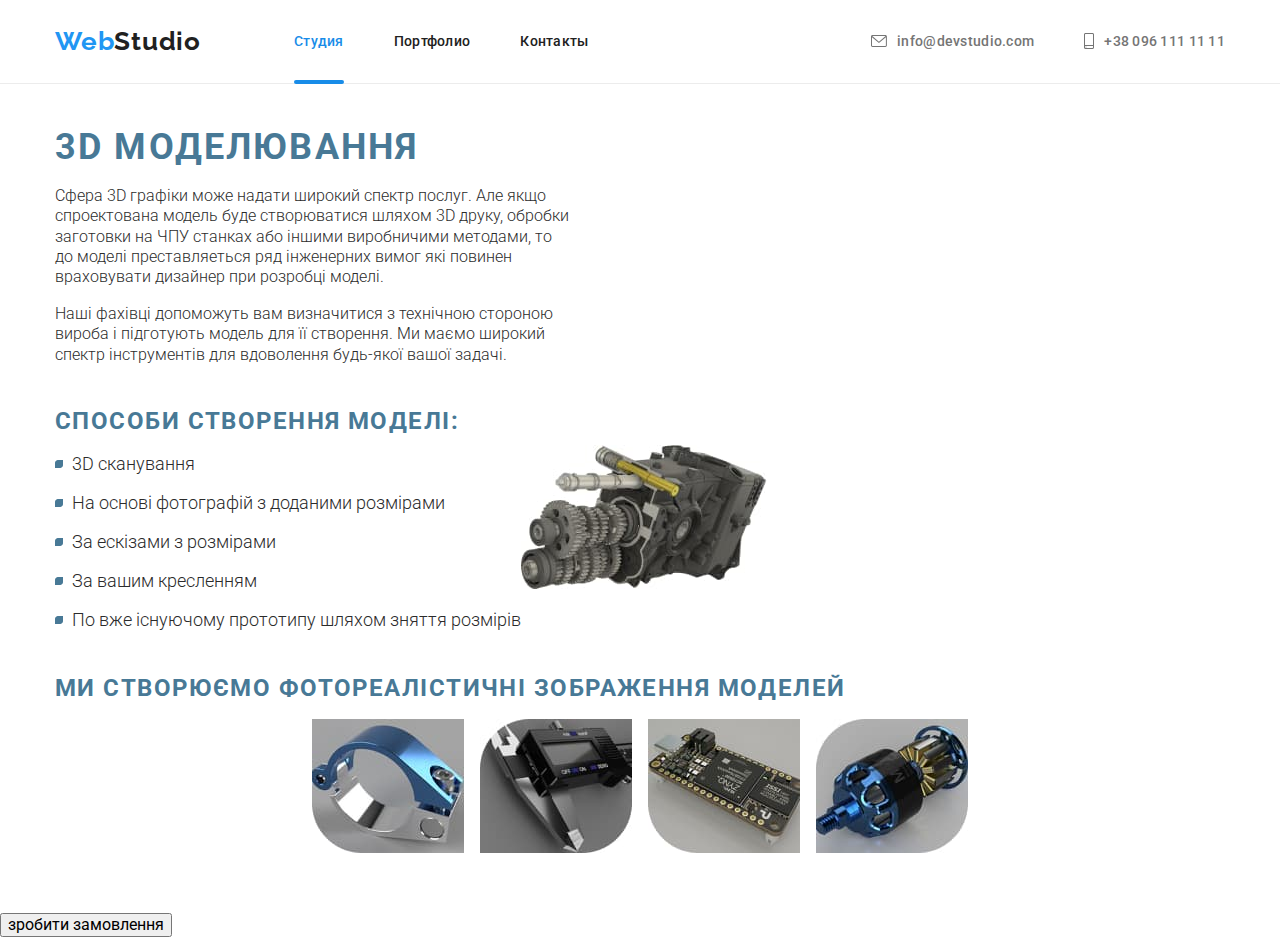
==== commit 7eb9e90a: "м3" ====
--- a/index.html
+++ b/index.html
@@ -96,8 +96,24 @@
           <li class="metod">За вашим кресленням</li>
           <li class="metod">По вже існуючому прототипу шляхом зняття розмірів</li>
         </ul>
+
+<picture class="pic">
+  <source srcset="
+                        ./images/3d/pic-desctop-1x.jpg 1x,
+                        ./images/3d/pic-desctop-2x.jpg 2x
+                      " media="(min-width:1440px)" />
+                <source srcset="
+                        ./images/3d/pic-tab-1x.jpg 1x,
+                        ./images/3d/pic-tab-2x.jpg 2x
+                      " media="(min-width:768px)" />
+                <source srcset="
+                        ./images/3d/pic-mob-1x.jpg 1x,
+                        ./images/3d/pic-mob-2x.jpg 2x
+                      " media="(max-width:767px)" />
         <img src="./images/3d/pic-desctop-1x.jpg" alt="Изображение" />
-           </div>
+      </picture>
+      
+      </div>
        </div> 
       </div>
         </ul>      
@@ -111,7 +127,7 @@
               <picture class="models-picture-draft">
                 <source srcset="
                         ./images/3d/modeling1-desktop-1x.jpg 1x,
-                        ./images/3d/modeling1-desktop-2х.jpg 2x
+                        ./images/3d/modeling1-desktop-2x.jpg 2x
                       " media="(min-width:1440px)" />
                 <source srcset="
                         ./images/3d/modeling1-tab-1x.jpg 1x,
@@ -128,7 +144,7 @@
                       <picture class="models-picture-draft">
                         <source srcset="
                         ./images/3d/modeling2-desktop-1x.jpg 1x,
-                        ./images/3d/modeling2-desktop-2х.jpg 2x" media="(min-width:1440px)"/>
+                        ./images/3d/modeling2-desktop-2x.jpg 2x" media="(min-width:1440px)"/>
                 <source srcset="
                         ./images/3d/modeling2-tab-1x.jpg 1x,
                         ./images/3d/modeling2-tab-2x.jpg 2x
@@ -144,7 +160,7 @@
             <picture class="models-picture-draft">
               <source srcset="
                         ./images/3d/modeling3-desktop-1x.jpg 1x,
-                        ./images/3d/modeling3-desktop-2х.jpg 2x" media="(min-width:1440px)"/>
+                        ./images/3d/modeling3-desktop-2x.jpg 2x" media="(min-width:1440px)"/>
                 <source srcset="
                         ./images/3d/modeling3-tab-1x.jpg 1x,
                         ./images/3d/modeling3-tab-2x.jpg 2x
@@ -160,7 +176,7 @@
             <picture class="models-picture-draft">
               <source srcset="
                         ./images/3d/modeling4-desktop-1x.jpg 1x,
-                        ./images/3d/modeling4-desktop-2х.jpg 2x " 
+                        ./images/3d/modeling4-desktop-2x.jpg 2x " 
                         media="(min-width:1440px)"/>
                 <source srcset="
                         ./images/3d/modeling4-tab-1x.jpg 1x,
--- a/css/main.min.css
+++ b/css/main.min.css
@@ -1 +1 @@
-:root{--font-family-main: "Roboto", sans-serif;--color-text-main: #757575;--color-bgd-main: #ffffff;--color-logotype: #2196f3;--color-logotipe-accent-footer: #ffffff;--color-menu-link: #212121;--color-menu-link-hover: #2196f3;--color-text-hero: #ffffff;--color-btn-main: #2196f3;--color-btn-main-hover: #188ce8;--color-btn-text-main: #ffffff;--color-bgd-team: #f5f4fa;--color-fill-icon: #afb1b8;--color-bgd-secondary: #2f303a;--color-footer-adress-link: #ffffff;--color-footer-adress-link-hover: #2196f3;--color-footer-contacts-link: rgba(255, 255, 255, 0.6);--text-btn: #212121;--color-btn: #f5f4fa;--text-btn-hover: #ffffff;--color-btn-hover: #2196f3;--cubic-bezier: cubic-bezier(0.4, 0, 0.2, 1);--transition-duration: 250ms;--transition-timing-function: cubic-bezier(0.4, 0, 0.2, 1);--extra-text-color: #212121;--acent-color: rgb(33, 150, 243)}h1,h2,h3,p{margin-top:0;margin-bottom:0}ul,ol{margin-top:0;margin-bottom:0;padding-left:0}img{display:block;max-width:100%;height:auto}button{cursor:pointer}.list{list-style:none}.link{text-decoration:none}.social-media__link{width:44px;height:44px;border-radius:50%}.social-media__link{display:flex;justify-content:center;align-items:center}@media screen and (max-width: 768px){.menu{display:none}.connection{display:none}.page-header{padding-top:10px;padding-bottom:10px}}.page-header__container{display:flex;align-items:center;justify-content:space-between}@media screen and (min-width: 768px){.page-header{border-bottom:1px solid #ececec}.page-nav{display:flex;align-items:center}.page-header__container{display:flex;align-items:center;justify-content:space-between}.menu{display:flex;align-items:center}.menu__item:not(:last-child){margin-right:50px}.menu__link{position:relative;transition:color 250ms var(--cubic-bezier);padding-top:32px;padding-bottom:32px;font-weight:500;font-size:14px;line-height:1.33;letter-spacing:.02em;color:var(--color-menu-link)}.menu__link:hover,.menu__link:focus{color:var(--color-btn-main-hover)}.menu__link.--curent{color:var(--color-btn-main-hover)}.--curent::after{position:absolute;bottom:-3px;display:block;content:"";width:100%;height:4px;border-radius:2px;background-color:var(--color-btn-main-hover)}.connection__icon{margin-right:10px;fill:currentColor}.connection{display:block;margin-left:auto;padding-top:21px;padding-bottom:21px}.connection__item:first-child{margin-bottom:10px}.connection__link{transition:color 250ms var(--cubic-bezier);display:flex;justify-content:flex-start;align-items:center;font-weight:500;font-size:14px;line-height:1.33;letter-spacing:.02em;color:var(--color-text-main)}.connection__link:hover,.connection__link:focus{color:var(--color-menu-link-hover)}}@media screen and (min-width: 1200px){.connection{display:flex;justify-content:center;align-items:center;padding-top:0;padding-bottom:0}.connection__item:first-child{margin-bottom:0px;margin-right:50px}.connection__link{padding-top:32px;padding-bottom:32px}}@media screen and (max-width: 1200px){.footer__logotipe{display:block}}.logotipe{display:block;font-family:"Raleway";font-weight:700;font-size:26px;line-height:1.19;letter-spacing:.03em;color:var(--color-logotype)}.logotipe__accent{color:#212121}.footer__logotipe{font-family:"Raleway";font-weight:700;font-size:26px;line-height:1.19;letter-spacing:.03em;color:var(--color-logotype);text-align:center}.footer__logotipe-accent{color:var(--color-logotipe-accent-footer)}@media screen and (min-width: 768px){.logotipe{margin-right:93px}}body{font-family:var(--font-family-main);color:var(--color-text-main);background-color:var(--color-bgd-main)}.hidden-title{position:absolute;width:1px;height:1px;margin:-1px;border:0;padding:0;white-space:nowrap;clip:rect(0 0 0 0);overflow:hidden}.section{padding-top:60px;padding-bottom:60px}.section--top-zero{display:none;padding-top:0}.container{width:100%;padding:0 15px}@media screen and (min-width: 480px){.container{width:480px;margin-left:auto;margin-right:auto}}@media screen and (min-width: 768px){.container{width:768px}}@media screen and (min-width: 1200px){.section{padding-top:94px;padding-bottom:94px}.section--top-zero{display:block;padding-top:0}.container{width:1200px}.section{padding-top:94px;padding-bottom:94px}}.hero{max-width:1600px;margin-left:auto;margin-right:auto;background-position:center;background-repeat:no-repeat;text-align:center;padding:118px 0;background-image:linear-gradient(rgba(47, 48, 58, 0.4), rgba(47, 48, 58, 0.4)),url(../images/mobile/hero-mobile/hero-mobile.jpg);background-color:#c4c4c4;background-size:cover}.hero__title{font-weight:900;font-size:26px;line-height:1.62;text-align:center;letter-spacing:.06em;text-transform:uppercase;color:var(--color-text-hero);margin-bottom:30px}@media screen and (min-width: 768px){.hero{background-image:linear-gradient(rgba(47, 48, 58, 0.4), rgba(47, 48, 58, 0.4)),url(../images/tablet/hero-tablet/hero-tablet.jpg)}}@media screen and (min-width: 1200px){.hero{background-image:linear-gradient(rgba(47, 48, 58, 0.4), rgba(47, 48, 58, 0.4)),url(../images/desctop/hero-desktop/hero-desktop.jpg);padding:200px 0}.hero__title{font-weight:900;font-size:44px;line-height:1.36}}@media(min-device-pixel-ratio: 2),(min-resolution: 192dpi),(min-resolution: 2dppx){.hero{background-image:linear-gradient(to right, rgba(47, 48, 58, 0.4), rgba(47, 48, 58, 0.4)),url(../images/mobile/hero-mobile/hero-mobile@2x.jpg)}}@media screen and (min-width: 768px)and (min-device-pixel-ratio: 2),screen and (min-width: 768px)and (min-resolution: 192dpi),screen and (min-width: 768px)and (min-resolution: 2dppx){.hero{background-image:linear-gradient(to right, rgba(47, 48, 58, 0.4), rgba(47, 48, 58, 0.4)),url(../images/tablet/hero-tablet/hero-tablet@2x.jpg)}}@media screen and (min-width: 1200px)and (min-device-pixel-ratio: 2),screen and (min-width: 1200px)and (min-resolution: 192dpi),screen and (min-width: 1200px)and (min-resolution: 2dppx){.hero{background-image:linear-gradient(to right, rgba(47, 48, 58, 0.4), rgba(47, 48, 58, 0.4)),url(../images/desctop/hero-desktop/hero-desktop@2x.jpg)}}.button{display:flex;margin-right:auto;margin-left:auto;align-items:center;text-align:center;background:var(--color-btn-main);cursor:pointer;border:rgba(0,0,0,0);border-radius:4px;min-width:140px;padding:10px 32px;transition:background-color 250ms var(--cubic-bezier)}.button:hover,.button:focus{background-color:var(--color-btn-main-hover)}.button__text{font-weight:700;font-size:16px;line-height:1.875;display:flex;align-items:center;text-align:center;letter-spacing:.06em;color:var(--color-btn-text-main)}.button__text:hover,.button__text:focus{color:var(--color-btn-text-main)}.section__title{margin-bottom:30px;font-weight:700;font-size:28px;line-height:1.17;text-align:center;letter-spacing:.03em;color:var(--color-menu-link)}@media screen and (min-width: 1200px){.section__title{margin-bottom:50px;font-size:36px}}.service__list{display:flex;justify-content:space-between}.activity.section{padding-top:0px}.activity{padding-top:0px}.service__item{position:relative;display:flex;justify-content:center;align-items:flex-end;flex-wrap:wrap}.service__header{position:absolute;display:flex;z-index:1;justify-content:center;align-items:center;overflow:hidden;width:100%;height:70px;color:var(--color-bgd-main);background-image:linear-gradient(to right, rgba(47, 48, 58, 0.8), rgba(10, 11, 15, 0.8));font-size:14px;line-height:1.14;letter-spacing:.03em;font-weight:700;text-transform:uppercase;text-align:center}.team__item{width:100%;border-radius:0px 0px 4px 4px;box-shadow:0px 1px 3px rgba(0,0,0,.12),0px 1px 1px rgba(0,0,0,.14),0px 2px 1px rgba(0,0,0,.2);background-color:var(--secondary-text-color);text-align:center}.team__img{width:450px}.team__foot{padding-top:30px;padding-bottom:30px;background-color:var(--color-text-hero)}.team__title{margin-bottom:10px;font-weight:500;font-size:16px;line-height:1.19;text-align:center;letter-spacing:.03em;color:var(--color-menu-link)}.team__description{margin-bottom:16px;color:var(--text-color);font-size:16px;line-height:1.19}@media screen and (max-width: 767px){.team__item:not(:last-child){margin-bottom:30px}}@media screen and (min-width: 768px){.team{display:flex;flex-wrap:wrap;margin:-15px}.team__item{width:354px;margin:15px}}@media screen and (min-width: 1200px){.team{display:flex;flex-wrap:nowrap}.team__item{width:calc((100% - 90px)/3)}.team__img{width:279px;height:260px}}.section__other-background{background-color:var(--color-bgd-team)}.clients__link{display:flex;justify-content:center;align-items:center;transition-property:color,border;transition-duration:var(--transition-duration);transition-timing-function:var(--transition-timing-function);width:210px;height:92px;border:1px solid #afb1b8;border-radius:4px;color:var(--color-fill-icon)}.clients__link:hover,.clients__link:focus{color:var(--acent-color);border:1px solid var(--acent-color)}.clients__icon{fill:currentColor}@media screen and (max-width: 479px){.clients__item:not(:last-child){margin-bottom:30px}.clients__link{margin:0 auto}}@media screen and (min-width: 480px){.clients{display:flex;flex-wrap:wrap;margin:-15px}.clients__item{display:flex;margin:15px}}@media screen and (min-width: 768px){.clients__link{width:226px}}@media screen and (min-width: 1200px){.clients{flex-wrap:nowrap}.clients__link{width:170px}}.footer{background-color:var(--color-bgd-secondary);padding-top:60px;padding-bottom:60px}@media screen and (max-width: 767px){.subscribe-media{margin-top:60px}}.address{margin-top:20px;font-style:normal;line-height:1.71}.address__item:not(:last-child){margin-bottom:8px}.address__link{display:block;transition-property:color;transition-duration:var(--transition-duration);transition-timing-function:var(--transition-timing-function);color:rgba(255,255,255,.6);font-weight:400;font-style:normal;font-size:14px;line-height:2;letter-spacing:.03em;text-align:center}.address__link:hover,.address__link:focus{color:var(--acent-color)}@media screen and (min-width: 1200px){.address__link{text-align:left}}.address__link--white{color:var(--color-bgd-main)}.subscribe-title{display:block;margin-bottom:20px;color:var(--color-bgd-main);font-family:inherit;text-transform:uppercase;text-align:center;font-family:"Roboto";font-weight:700;font-size:14px;line-height:1.14;letter-spacing:var(--letter-spacing-base)}.subscribe-form__input{transition-property:border;transition-duration:var(--transition-duration);transition-timing-function:var(--transition-timing-function);width:100%;padding:15px 15px 15px 15px;margin-bottom:20px;color:var(--color-bgd-main);background-color:rgba(0,0,0,0);border:1px solid rgba(255,255,255,.3);border-radius:4px;box-shadow:0px 4px 4px rgba(0,0,0,.15);outline:none}.subscribe-form__input:hover,.subscribe-form__input:focus{border-color:var(--acent-color)}.subscribe-form__btn{transition-property:background-color;transition-duration:var(--transition-duration);transition-timing-function:var(--transition-timing-function);display:flex;justify-items:center;justify-content:space-between;align-items:center;overflow:hidden;padding:10px 28px 10px 28px;min-width:200px;border-color:rgba(0,0,0,0);border-radius:4px;margin-left:auto;margin-right:auto;color:var(--color-bgd-main);background-color:var(--acent-color);font-family:Roboto,sans-serif;font-size:16px;font-weight:var(--font-weight);line-height:1.88;letter-spacing:var(--letter-spacing);cursor:pointer}.subscribe-form__btn:hover,.subscribe-form__btn:focus{background-color:#188ce8}.subscribe-form__icon{fill:currentColor}@media screen and (min-width: 768px){.footer-flex{display:flex;flex-wrap:wrap;align-items:baseline;justify-content:space-around}.subscribe-form__input{width:450px}}@media screen and (max-width: 1199px){.subscribe-form{margin-top:60px}}@media screen and (min-width: 1200px){.address{margin-bottom:0}.footer-flex{display:flex;justify-content:space-between;align-items:baseline}.address-block{flex-grow:1;margin-right:70px}.subscribe-title{text-align:left}.subscribe-media{margin-bottom:0}.subscribe-form{display:block;width:570px;margin-left:93px}.subscribe-form__block{display:flex}.subscribe-form__input{margin-right:12px;margin-bottom:0}}.filters__btn{padding:6px 22px;font-family:"Roboto",sans-serif;font-weight:500;font-size:16px;line-height:1.62;text-align:center;letter-spacing:.03em;color:var(--text-btn);background-color:var(--color-btn);cursor:pointer;border-radius:4px;border:rgba(0,0,0,0);cursor:pointer;transition:color 250ms var(--cubic-bezier),background-color 250ms var(--cubic-bezier),box-shadow 250ms var(--cubic-bezier)}.filters__btn:hover,.filters__btn:focus{background-color:var(--color-btn-hover);color:var(--text-btn-hover);box-shadow:0px 3px 1px rgba(0,0,0,.1),0px 1px 2px rgba(0,0,0,.08),0px 2px 2px rgba(0,0,0,.12)}.filters{display:flex;margin-bottom:50px;flex-wrap:wrap}.filters__item{margin-right:8px}.filters__item:last-child{margin-right:0px}@media screen and (max-width: 767px){.filters__item:nth-child(-n+3){margin-bottom:15px}.filters{margin-bottom:40px}}@media screen and (min-width: 768px){.filters{justify-content:center;margin-bottom:30px}}@media screen and (min-width: 1200px){.filters{margin-bottom:50px}}@media screen and (max-width: 767px){.drafts__item:not(:last-child){margin-bottom:30px}}@media screen and (min-width: 768px){.drafts{display:flex;flex-wrap:wrap;margin:-15px}.drafts__item{display:flex;width:354px;text-align:left;margin:15px}}@media screen and (min-width: 1200px){.drafts{justify-content:center}.drafts__item{width:370px}}.drafts__picture{width:450px}.portfolio{padding:20px 24px;border:1px solid #eee;border-top:none;flex-grow:1}.portfolio__title{margin-bottom:4px;font-weight:700;font-size:18px;line-height:2;letter-spacing:.06em;color:var(--color-menu-link)}.portfolio__text{font-size:16px;line-height:1.88;letter-spacing:.03em;color:var(--color-text-main)}.overlay{position:absolute;top:0;left:0;width:100%;height:100%;font-weight:400;font-size:18px;line-height:28px;letter-spacing:.03em;color:#fff;padding-top:63px;padding-right:24px;padding-bottom:63px;padding-left:24px;overflow:auto;background-color:rgba(33,150,243,.9);transform:translatey(101%);transition:transform 250ms var(--cubic-bezier)}.drafts__thumb{position:relative;overflow:hidden}.drafts__link{transition-property:box-shadow;transition-duration:250ms;transition-timing-function:var(--cubic-bezier);display:block}.drafts__link:hover,.drafts__link:focus{box-shadow:0px 1px 1px rgba(0,0,0,.12),0px 4px 4px rgba(0,0,0,.06),1px 4px 6px rgba(0,0,0,.16)}.drafts__link:hover .overlay,.drafts__link:focus .overlay{transform:translatey(0)}.backdrop{position:fixed;top:0;left:0;width:100%;height:100%;background-color:rgba(0,0,0,.2);transition-duration:250ms}.modal{position:absolute;left:50%;top:50%;width:92%;background-color:#fff;transform:translate(-50%, -50%);padding:40px;box-shadow:0px 1px 3px rgba(0,0,0,.12),0px 1px 1px rgba(0,0,0,.14),0px 2px 1px rgba(0,0,0,.2);box-shadow:0px 1px 3px rgba(0,0,0,.12),0px 1px 1px rgba(0,0,0,.14),0px 2px 1px rgba(0,0,0,.2);border-radius:4px}@media screen and (min-width: 480px){.modal{width:451px}}@media screen and (min-width: 1200px){.modal{width:528px}}.modal__close-btn{position:absolute;top:8px;right:8px;display:flex;justify-content:center;align-items:center;width:30px;height:30px;border-radius:50%;background-color:rgba(0,0,0,0);border:1px solid #afb1b8;padding:0;color:#000}.modal__close-btn:hover,.modal__close-btn:focus{color:#188ce8}.modal__close-btn-icon{fill:currentColor}.backdrop.is-hidden{opacity:0;visibility:hidden;pointer-events:none}.modal__form{margin-bottom:20px}.modal__title{display:block;font-family:inherit;font-weight:700;font-size:20px;line-height:1.15;letter-spacing:.03em;color:var(--color-menu-link);margin-bottom:12px}.modal__label{color:var(--color-text-main);font-family:inherit;font-size:12px;line-height:1.17;letter-spacing:.01em;text-align:left;margin-bottom:4px}.modal__input{transition-property:border-color;transition-duration:250ms;transition-timing-function:var(--cubic-bezier);min-height:40px;padding-top:12px;padding-right:12px;padding-bottom:12px;padding-left:42px;border:1px solid rgba(33,33,33,.2);border-radius:4px;outline:none}.modal__input:hover,.modal__input:focus{border-color:var(--color-btn-hover)}.modal__item{position:relative;transition-property:color;transition-duration:250ms;transition-timing-function:var(--cubic-bezier);display:flex;flex-direction:column;color:#000}.modal__item:hover,.modal__item:focus-within{color:var(--color-btn-main-hover)}.modal__item:not(:last-child){margin-bottom:10px}.modal__icon{position:absolute;left:12px;bottom:15px;fill:currentColor}.modal__textarea{transition-property:border-color;transition-duration:250ms;transition-timing-function:var(--cubic-bezier);min-height:40px;padding-top:12px;padding-right:12px;padding-bottom:12px;padding-left:12px;border:1px solid rgba(33,33,33,.2);border-radius:4px;outline:none;resize:none}.modal__textarea:hover,.modal__textarea:focus-within{border-color:var(--color-btn-main-hover)}.modal__textarea::placeholder{color:rgba(117,117,117,.5)}.policy{display:flex;margin-bottom:30px}.policy__label{display:flex;width:100%;justify-content:center;align-items:center;font-weight:400;font-size:12px;line-height:1.17;letter-spacing:.03em;color:#757575}.policy__label::before{display:inline-block;content:"";width:16px;height:16px;border-radius:4px;background-image:url(../images/off.svg);background-size:cover;background-repeat:no-repeat;background-position:center;cursor:pointer;outline:none;transition:outline 250ms var(--cubic-bezier)}.policy__checkbox:checked+.policy__label::before{background-image:url(../images/check.svg);background-position:center;background-size:cover;background-repeat:no-repeat}.policy__checkbox:checked+.policy__label::before:hover,.policy__checkbox:checked+.policy__label::before:focus+.policy__label::before{outline:1px solid #2196f3}.policy__link{transition-property:color;transition-duration:250ms;transition-timing-function:var(--cubic-bezier);color:var(--color-menu-link-hover);font-family:inherit;line-height:1.71;letter-spacing:.03em;text-decoration:underline;outline:none}.policy__link:focus{color:#188ce8}@media screen and (max-width: 767px){.menu-btn{display:block;background-color:rgba(0,0,0,0);color:#000;border:none;padding:0;line-height:0;outline:none}.menu-btn:hover,.menu-btn:focus{color:var(--acent-color)}.menu-btn__icon{fill:currentColor}.mobile-menu{position:fixed;top:0;left:0;width:100%;height:100%;background-color:var(--color-bgd-main);overflow:auto;z-index:100;opacity:0;pointer-events:none;transition:opacity 250ms var(--transition-timing-function)}.mobile-menu.is-open{opacity:1;pointer-events:auto}.mobile-menu__container{position:relative;padding-left:40px;padding-top:48px;padding-bottom:48px}.mobile-menu__close-btn{position:absolute;top:15px;right:15px;transition-property:transform;transition-duration:2000ms;transition-timing-function:linear;display:flex;justify-content:center;align-items:center;width:40px;height:40px;background-color:rgba(0,0,0,0);border:1px solid rgba(0,0,0,.1);border-radius:50%;cursor:pointer;color:#000;outline:none}.mobile-menu__close-btn:hover,.mobile-menu__close-btn:focus{color:var(--acent-color)}.mobile-menu__close-icon{fill:currentColor}.mobile-menu__list{margin-bottom:302px}.mobile-menu__item:not(:last-child){margin-bottom:32px}.mobile-menu__link{color:var(--extra-text-color);font-weight:500;font-size:40px;line-height:1.18;letter-spacing:.02em}.mobile-menu__link:hover,.mobile-menu__link:focus{color:var(--acent-color)}.mobile-menu__link--currant{color:var(--acent-color)}.mobile-menu__contact-list{margin-bottom:64px}.mobile-menu__contact-item:not(:last-child){margin-bottom:32px}.mobile-menu__contact-link--accent{color:var(--acent-color);font-weight:500;font-size:34px;line-height:1.18;letter-spacing:.02em}.mobile-menu__contact-link{color:var(--text-color);font-weight:500;font-size:24px;line-height:1.17;letter-spacing:.02em}.mobile-menu__social-media-list{display:flex;justify-content:flex-start;align-items:center}.mobile-menu__socia-media-item:not(:last-child){border-right:1px solid rgba(33,33,33,.2);margin-right:10px}.mobile-menu__social-media-link{color:var(--acent-color);padding-right:10px;font-weight:500;font-size:18px;line-height:1.22;letter-spacing:.02em}}@media screen and (min-width: 768px){.menu-btn{display:none}.mobile-menu{display:none}}.features__icons-box{width:100%;height:120px;display:flex;align-items:center;justify-content:center;margin-bottom:30px;background-color:var(--color-bgd-team)}.features__title{margin-bottom:10px;text-transform:uppercase;text-align:center;font-weight:700;font-size:14px;line-height:1.14;letter-spacing:.03em;color:var(--color-menu-link)}.features__text{margin-top:10px;font-size:14px;line-height:2;letter-spacing:.03em}@media screen and (max-width: 767px){.features__item:not(:last-child){margin-bottom:30px}}@media screen and (min-width: 768px){.features{display:flex;flex-wrap:wrap;justify-content:center;margin:-15px}.features__item{width:354px;margin:15px}.features__icons-box{width:100%}.features__title{text-align:left}}@media screen and (min-width: 1200px){.features{display:flex;flex-wrap:nowrap}.features .features__item{width:270px}}.social-media{display:flex;justify-content:center}.social-media__item:not(:nth-child(4n)){margin-right:10px}.social-media__link{transition-property:background-color;transition-duration:var(--transition-duration);transition-timing-function:var(--transition-timing-function);justify-content:center;align-items:center;color:var(--color-fill-icon);background-color:rgba(255,255,255,.1)}.social-media__link:hover,.social-media__link:focus{background-color:var(--acent-color);color:var(--color-footer-adress-link)}.social-media__icon{fill:currentColor}.social-media__icon-footer{color:#fff}.social-media__link-footer{color:var(--color-footer-adress-link)}.modeling-title{font-weight:700;font-size:24px;line-height:1.25;color:#487996;margin-top:44px;letter-spacing:.06em;text-transform:uppercase}@media screen and (min-width: 768px){.modeling-title{font-size:36px;line-height:1.25;margin-top:41px}}@media screen and (min-width: 1440px){.modeling-title{font-size:48px;line-height:1.25;margin-top:115px}}@media screen and (min-width: 1440px){.modeling{display:flex;max-width:515 px;justify-content:space-between}}.modeling-text{font-weight:300;font-size:16px;line-height:1.28;color:#2b2b2b;max-width:515px;margin-top:16px}@media screen and (min-width: 1440px){.modeling-text{margin-top:24px;font-size:18px}}.modeling-text:not(:last-child){margin-right:72px}.modeling-title-description{font-weight:700;font-size:18px;line-height:1.28;color:#487996;margin-top:40px;letter-spacing:.06em;text-transform:uppercase}@media screen and (min-width: 768px){.modeling-title-description{font-size:24px;line-height:1.25;margin-top:41px}}@media screen and (min-width: 1440px){.modeling-title-description{font-size:36px;line-height:1.25;margin-top:100px}}.metod{position:relative;display:flex;font-weight:300;font-size:18px;line-height:1.28;color:#2b2b2b;margin-top:16px;margin-left:17px}@media screen and (min-width: 1440px){.metod{font-size:18px;line-height:1.25}}.metod:before{content:"";position:absolute;background:url(/images/3d/rectangle.png) no-repeat center;height:100%;width:8px;transform:translatex(-17px)}@media screen and (min-width: 1440px){.box-list{display:flex;justify-content:space-between}}.metod-img{display:flex;width:555px}.models-list{display:flex;flex-wrap:wrap;justify-content:center;margin-bottom:40px}@media screen and (min-width: 768px){.models-list{margin-bottom:60px}}@media screen and (min-width: 1440px){.models-list{margin-bottom:80px}}.models-picture{display:flex;justify-content:center;margin-top:16px}.models-picture:not(:nth-child(2n)){margin-right:20px}@media screen and (min-width: 768px){.models-picture{margin-top:24px}.models-picture:not(:last-child){margin-right:32px}}@media screen and (min-width: 1440px){.models-picture{margin-top:40px}}.models-picture-draft{width:130px}@media screen and (min-width: 768px){.models-picture-draft{width:152px}}@media screen and (min-width: 1440px){.models-picture-draft{width:320px}}/*# sourceMappingURL=main.min.css.map */+:root{--font-family-main: "Roboto", sans-serif;--color-text-main: #757575;--color-bgd-main: #ffffff;--color-logotype: #2196f3;--color-logotipe-accent-footer: #ffffff;--color-menu-link: #212121;--color-menu-link-hover: #2196f3;--color-text-hero: #ffffff;--color-btn-main: #2196f3;--color-btn-main-hover: #188ce8;--color-btn-text-main: #ffffff;--color-bgd-team: #f5f4fa;--color-fill-icon: #afb1b8;--color-bgd-secondary: #2f303a;--color-footer-adress-link: #ffffff;--color-footer-adress-link-hover: #2196f3;--color-footer-contacts-link: rgba(255, 255, 255, 0.6);--text-btn: #212121;--color-btn: #f5f4fa;--text-btn-hover: #ffffff;--color-btn-hover: #2196f3;--cubic-bezier: cubic-bezier(0.4, 0, 0.2, 1);--transition-duration: 250ms;--transition-timing-function: cubic-bezier(0.4, 0, 0.2, 1);--extra-text-color: #212121;--acent-color: rgb(33, 150, 243)}h1,h2,h3,p{margin-top:0;margin-bottom:0}ul,ol{margin-top:0;margin-bottom:0;padding-left:0}img{display:block;max-width:100%;height:auto}button{cursor:pointer}.list{list-style:none}.link{text-decoration:none}.social-media__link{width:44px;height:44px;border-radius:50%}.social-media__link{display:flex;justify-content:center;align-items:center}@media screen and (max-width: 768px){.menu{display:none}.connection{display:none}.page-header{padding-top:10px;padding-bottom:10px}}.page-header__container{display:flex;align-items:center;justify-content:space-between}@media screen and (min-width: 768px){.page-header{border-bottom:1px solid #ececec}.page-nav{display:flex;align-items:center}.page-header__container{display:flex;align-items:center;justify-content:space-between}.menu{display:flex;align-items:center}.menu__item:not(:last-child){margin-right:50px}.menu__link{position:relative;transition:color 250ms var(--cubic-bezier);padding-top:32px;padding-bottom:32px;font-weight:500;font-size:14px;line-height:1.33;letter-spacing:.02em;color:var(--color-menu-link)}.menu__link:hover,.menu__link:focus{color:var(--color-btn-main-hover)}.menu__link.--curent{color:var(--color-btn-main-hover)}.--curent::after{position:absolute;bottom:-3px;display:block;content:"";width:100%;height:4px;border-radius:2px;background-color:var(--color-btn-main-hover)}.connection__icon{margin-right:10px;fill:currentColor}.connection{display:block;margin-left:auto;padding-top:21px;padding-bottom:21px}.connection__item:first-child{margin-bottom:10px}.connection__link{transition:color 250ms var(--cubic-bezier);display:flex;justify-content:flex-start;align-items:center;font-weight:500;font-size:14px;line-height:1.33;letter-spacing:.02em;color:var(--color-text-main)}.connection__link:hover,.connection__link:focus{color:var(--color-menu-link-hover)}}@media screen and (min-width: 1200px){.connection{display:flex;justify-content:center;align-items:center;padding-top:0;padding-bottom:0}.connection__item:first-child{margin-bottom:0px;margin-right:50px}.connection__link{padding-top:32px;padding-bottom:32px}}@media screen and (max-width: 1200px){.footer__logotipe{display:block}}.logotipe{display:block;font-family:"Raleway";font-weight:700;font-size:26px;line-height:1.19;letter-spacing:.03em;color:var(--color-logotype)}.logotipe__accent{color:#212121}.footer__logotipe{font-family:"Raleway";font-weight:700;font-size:26px;line-height:1.19;letter-spacing:.03em;color:var(--color-logotype);text-align:center}.footer__logotipe-accent{color:var(--color-logotipe-accent-footer)}@media screen and (min-width: 768px){.logotipe{margin-right:93px}}body{font-family:var(--font-family-main);color:var(--color-text-main);background-color:var(--color-bgd-main)}.hidden-title{position:absolute;width:1px;height:1px;margin:-1px;border:0;padding:0;white-space:nowrap;clip:rect(0 0 0 0);overflow:hidden}.section{padding-top:60px;padding-bottom:60px}.section--top-zero{display:none;padding-top:0}.container{width:100%;padding:0 15px}@media screen and (min-width: 480px){.container{width:480px;margin-left:auto;margin-right:auto}}@media screen and (min-width: 768px){.container{width:768px}}@media screen and (min-width: 1200px){.section{padding-top:94px;padding-bottom:94px}.section--top-zero{display:block;padding-top:0}.container{width:1200px}.section{padding-top:94px;padding-bottom:94px}}.hero{max-width:1600px;margin-left:auto;margin-right:auto;background-position:center;background-repeat:no-repeat;text-align:center;padding:118px 0;background-image:linear-gradient(rgba(47, 48, 58, 0.4), rgba(47, 48, 58, 0.4)),url(../images/mobile/hero-mobile/hero-mobile.jpg);background-color:#c4c4c4;background-size:cover}.hero__title{font-weight:900;font-size:26px;line-height:1.62;text-align:center;letter-spacing:.06em;text-transform:uppercase;color:var(--color-text-hero);margin-bottom:30px}@media screen and (min-width: 768px){.hero{background-image:linear-gradient(rgba(47, 48, 58, 0.4), rgba(47, 48, 58, 0.4)),url(../images/tablet/hero-tablet/hero-tablet.jpg)}}@media screen and (min-width: 1200px){.hero{background-image:linear-gradient(rgba(47, 48, 58, 0.4), rgba(47, 48, 58, 0.4)),url(../images/desctop/hero-desktop/hero-desktop.jpg);padding:200px 0}.hero__title{font-weight:900;font-size:44px;line-height:1.36}}@media(min-device-pixel-ratio: 2),(min-resolution: 192dpi),(min-resolution: 2dppx){.hero{background-image:linear-gradient(to right, rgba(47, 48, 58, 0.4), rgba(47, 48, 58, 0.4)),url(../images/mobile/hero-mobile/hero-mobile@2x.jpg)}}@media screen and (min-width: 768px)and (min-device-pixel-ratio: 2),screen and (min-width: 768px)and (min-resolution: 192dpi),screen and (min-width: 768px)and (min-resolution: 2dppx){.hero{background-image:linear-gradient(to right, rgba(47, 48, 58, 0.4), rgba(47, 48, 58, 0.4)),url(../images/tablet/hero-tablet/hero-tablet@2x.jpg)}}@media screen and (min-width: 1200px)and (min-device-pixel-ratio: 2),screen and (min-width: 1200px)and (min-resolution: 192dpi),screen and (min-width: 1200px)and (min-resolution: 2dppx){.hero{background-image:linear-gradient(to right, rgba(47, 48, 58, 0.4), rgba(47, 48, 58, 0.4)),url(../images/desctop/hero-desktop/hero-desktop@2x.jpg)}}.button{display:flex;margin-right:auto;margin-left:auto;align-items:center;text-align:center;background:var(--color-btn-main);cursor:pointer;border:rgba(0,0,0,0);border-radius:4px;min-width:140px;padding:10px 32px;transition:background-color 250ms var(--cubic-bezier)}.button:hover,.button:focus{background-color:var(--color-btn-main-hover)}.button__text{font-weight:700;font-size:16px;line-height:1.875;display:flex;align-items:center;text-align:center;letter-spacing:.06em;color:var(--color-btn-text-main)}.button__text:hover,.button__text:focus{color:var(--color-btn-text-main)}.section__title{margin-bottom:30px;font-weight:700;font-size:28px;line-height:1.17;text-align:center;letter-spacing:.03em;color:var(--color-menu-link)}@media screen and (min-width: 1200px){.section__title{margin-bottom:50px;font-size:36px}}.service__list{display:flex;justify-content:space-between}.activity.section{padding-top:0px}.activity{padding-top:0px}.service__item{position:relative;display:flex;justify-content:center;align-items:flex-end;flex-wrap:wrap}.service__header{position:absolute;display:flex;z-index:1;justify-content:center;align-items:center;overflow:hidden;width:100%;height:70px;color:var(--color-bgd-main);background-image:linear-gradient(to right, rgba(47, 48, 58, 0.8), rgba(10, 11, 15, 0.8));font-size:14px;line-height:1.14;letter-spacing:.03em;font-weight:700;text-transform:uppercase;text-align:center}.team__item{width:100%;border-radius:0px 0px 4px 4px;box-shadow:0px 1px 3px rgba(0,0,0,.12),0px 1px 1px rgba(0,0,0,.14),0px 2px 1px rgba(0,0,0,.2);background-color:var(--secondary-text-color);text-align:center}.team__img{width:450px}.team__foot{padding-top:30px;padding-bottom:30px;background-color:var(--color-text-hero)}.team__title{margin-bottom:10px;font-weight:500;font-size:16px;line-height:1.19;text-align:center;letter-spacing:.03em;color:var(--color-menu-link)}.team__description{margin-bottom:16px;color:var(--text-color);font-size:16px;line-height:1.19}@media screen and (max-width: 767px){.team__item:not(:last-child){margin-bottom:30px}}@media screen and (min-width: 768px){.team{display:flex;flex-wrap:wrap;margin:-15px}.team__item{width:354px;margin:15px}}@media screen and (min-width: 1200px){.team{display:flex;flex-wrap:nowrap}.team__item{width:calc((100% - 90px)/3)}.team__img{width:279px;height:260px}}.section__other-background{background-color:var(--color-bgd-team)}.clients__link{display:flex;justify-content:center;align-items:center;transition-property:color,border;transition-duration:var(--transition-duration);transition-timing-function:var(--transition-timing-function);width:210px;height:92px;border:1px solid #afb1b8;border-radius:4px;color:var(--color-fill-icon)}.clients__link:hover,.clients__link:focus{color:var(--acent-color);border:1px solid var(--acent-color)}.clients__icon{fill:currentColor}@media screen and (max-width: 479px){.clients__item:not(:last-child){margin-bottom:30px}.clients__link{margin:0 auto}}@media screen and (min-width: 480px){.clients{display:flex;flex-wrap:wrap;margin:-15px}.clients__item{display:flex;margin:15px}}@media screen and (min-width: 768px){.clients__link{width:226px}}@media screen and (min-width: 1200px){.clients{flex-wrap:nowrap}.clients__link{width:170px}}.footer{background-color:var(--color-bgd-secondary);padding-top:60px;padding-bottom:60px}@media screen and (max-width: 767px){.subscribe-media{margin-top:60px}}.address{margin-top:20px;font-style:normal;line-height:1.71}.address__item:not(:last-child){margin-bottom:8px}.address__link{display:block;transition-property:color;transition-duration:var(--transition-duration);transition-timing-function:var(--transition-timing-function);color:rgba(255,255,255,.6);font-weight:400;font-style:normal;font-size:14px;line-height:2;letter-spacing:.03em;text-align:center}.address__link:hover,.address__link:focus{color:var(--acent-color)}@media screen and (min-width: 1200px){.address__link{text-align:left}}.address__link--white{color:var(--color-bgd-main)}.subscribe-title{display:block;margin-bottom:20px;color:var(--color-bgd-main);font-family:inherit;text-transform:uppercase;text-align:center;font-family:"Roboto";font-weight:700;font-size:14px;line-height:1.14;letter-spacing:var(--letter-spacing-base)}.subscribe-form__input{transition-property:border;transition-duration:var(--transition-duration);transition-timing-function:var(--transition-timing-function);width:100%;padding:15px 15px 15px 15px;margin-bottom:20px;color:var(--color-bgd-main);background-color:rgba(0,0,0,0);border:1px solid rgba(255,255,255,.3);border-radius:4px;box-shadow:0px 4px 4px rgba(0,0,0,.15);outline:none}.subscribe-form__input:hover,.subscribe-form__input:focus{border-color:var(--acent-color)}.subscribe-form__btn{transition-property:background-color;transition-duration:var(--transition-duration);transition-timing-function:var(--transition-timing-function);display:flex;justify-items:center;justify-content:space-between;align-items:center;overflow:hidden;padding:10px 28px 10px 28px;min-width:200px;border-color:rgba(0,0,0,0);border-radius:4px;margin-left:auto;margin-right:auto;color:var(--color-bgd-main);background-color:var(--acent-color);font-family:Roboto,sans-serif;font-size:16px;font-weight:var(--font-weight);line-height:1.88;letter-spacing:var(--letter-spacing);cursor:pointer}.subscribe-form__btn:hover,.subscribe-form__btn:focus{background-color:#188ce8}.subscribe-form__icon{fill:currentColor}@media screen and (min-width: 768px){.footer-flex{display:flex;flex-wrap:wrap;align-items:baseline;justify-content:space-around}.subscribe-form__input{width:450px}}@media screen and (max-width: 1199px){.subscribe-form{margin-top:60px}}@media screen and (min-width: 1200px){.address{margin-bottom:0}.footer-flex{display:flex;justify-content:space-between;align-items:baseline}.address-block{flex-grow:1;margin-right:70px}.subscribe-title{text-align:left}.subscribe-media{margin-bottom:0}.subscribe-form{display:block;width:570px;margin-left:93px}.subscribe-form__block{display:flex}.subscribe-form__input{margin-right:12px;margin-bottom:0}}.filters__btn{padding:6px 22px;font-family:"Roboto",sans-serif;font-weight:500;font-size:16px;line-height:1.62;text-align:center;letter-spacing:.03em;color:var(--text-btn);background-color:var(--color-btn);cursor:pointer;border-radius:4px;border:rgba(0,0,0,0);cursor:pointer;transition:color 250ms var(--cubic-bezier),background-color 250ms var(--cubic-bezier),box-shadow 250ms var(--cubic-bezier)}.filters__btn:hover,.filters__btn:focus{background-color:var(--color-btn-hover);color:var(--text-btn-hover);box-shadow:0px 3px 1px rgba(0,0,0,.1),0px 1px 2px rgba(0,0,0,.08),0px 2px 2px rgba(0,0,0,.12)}.filters{display:flex;margin-bottom:50px;flex-wrap:wrap}.filters__item{margin-right:8px}.filters__item:last-child{margin-right:0px}@media screen and (max-width: 767px){.filters__item:nth-child(-n+3){margin-bottom:15px}.filters{margin-bottom:40px}}@media screen and (min-width: 768px){.filters{justify-content:center;margin-bottom:30px}}@media screen and (min-width: 1200px){.filters{margin-bottom:50px}}@media screen and (max-width: 767px){.drafts__item:not(:last-child){margin-bottom:30px}}@media screen and (min-width: 768px){.drafts{display:flex;flex-wrap:wrap;margin:-15px}.drafts__item{display:flex;width:354px;text-align:left;margin:15px}}@media screen and (min-width: 1200px){.drafts{justify-content:center}.drafts__item{width:370px}}.drafts__picture{width:450px}.portfolio{padding:20px 24px;border:1px solid #eee;border-top:none;flex-grow:1}.portfolio__title{margin-bottom:4px;font-weight:700;font-size:18px;line-height:2;letter-spacing:.06em;color:var(--color-menu-link)}.portfolio__text{font-size:16px;line-height:1.88;letter-spacing:.03em;color:var(--color-text-main)}.overlay{position:absolute;top:0;left:0;width:100%;height:100%;font-weight:400;font-size:18px;line-height:28px;letter-spacing:.03em;color:#fff;padding-top:63px;padding-right:24px;padding-bottom:63px;padding-left:24px;overflow:auto;background-color:rgba(33,150,243,.9);transform:translatey(101%);transition:transform 250ms var(--cubic-bezier)}.drafts__thumb{position:relative;overflow:hidden}.drafts__link{transition-property:box-shadow;transition-duration:250ms;transition-timing-function:var(--cubic-bezier);display:block}.drafts__link:hover,.drafts__link:focus{box-shadow:0px 1px 1px rgba(0,0,0,.12),0px 4px 4px rgba(0,0,0,.06),1px 4px 6px rgba(0,0,0,.16)}.drafts__link:hover .overlay,.drafts__link:focus .overlay{transform:translatey(0)}.backdrop{position:fixed;top:0;left:0;width:100%;height:100%;background-color:rgba(0,0,0,.2);transition-duration:250ms}.modal{position:absolute;left:50%;top:50%;width:92%;background-color:#fff;transform:translate(-50%, -50%);padding:40px;box-shadow:0px 1px 3px rgba(0,0,0,.12),0px 1px 1px rgba(0,0,0,.14),0px 2px 1px rgba(0,0,0,.2);box-shadow:0px 1px 3px rgba(0,0,0,.12),0px 1px 1px rgba(0,0,0,.14),0px 2px 1px rgba(0,0,0,.2);border-radius:4px}@media screen and (min-width: 480px){.modal{width:451px}}@media screen and (min-width: 1200px){.modal{width:528px}}.modal__close-btn{position:absolute;top:8px;right:8px;display:flex;justify-content:center;align-items:center;width:30px;height:30px;border-radius:50%;background-color:rgba(0,0,0,0);border:1px solid #afb1b8;padding:0;color:#000}.modal__close-btn:hover,.modal__close-btn:focus{color:#188ce8}.modal__close-btn-icon{fill:currentColor}.backdrop.is-hidden{opacity:0;visibility:hidden;pointer-events:none}.modal__form{margin-bottom:20px}.modal__title{display:block;font-family:inherit;font-weight:700;font-size:20px;line-height:1.15;letter-spacing:.03em;color:var(--color-menu-link);margin-bottom:12px}.modal__label{color:var(--color-text-main);font-family:inherit;font-size:12px;line-height:1.17;letter-spacing:.01em;text-align:left;margin-bottom:4px}.modal__input{transition-property:border-color;transition-duration:250ms;transition-timing-function:var(--cubic-bezier);min-height:40px;padding-top:12px;padding-right:12px;padding-bottom:12px;padding-left:42px;border:1px solid rgba(33,33,33,.2);border-radius:4px;outline:none}.modal__input:hover,.modal__input:focus{border-color:var(--color-btn-hover)}.modal__item{position:relative;transition-property:color;transition-duration:250ms;transition-timing-function:var(--cubic-bezier);display:flex;flex-direction:column;color:#000}.modal__item:hover,.modal__item:focus-within{color:var(--color-btn-main-hover)}.modal__item:not(:last-child){margin-bottom:10px}.modal__icon{position:absolute;left:12px;bottom:15px;fill:currentColor}.modal__textarea{transition-property:border-color;transition-duration:250ms;transition-timing-function:var(--cubic-bezier);min-height:40px;padding-top:12px;padding-right:12px;padding-bottom:12px;padding-left:12px;border:1px solid rgba(33,33,33,.2);border-radius:4px;outline:none;resize:none}.modal__textarea:hover,.modal__textarea:focus-within{border-color:var(--color-btn-main-hover)}.modal__textarea::placeholder{color:rgba(117,117,117,.5)}.policy{display:flex;margin-bottom:30px}.policy__label{display:flex;width:100%;justify-content:center;align-items:center;font-weight:400;font-size:12px;line-height:1.17;letter-spacing:.03em;color:#757575}.policy__label::before{display:inline-block;content:"";width:16px;height:16px;border-radius:4px;background-image:url(../images/off.svg);background-size:cover;background-repeat:no-repeat;background-position:center;cursor:pointer;outline:none;transition:outline 250ms var(--cubic-bezier)}.policy__checkbox:checked+.policy__label::before{background-image:url(../images/check.svg);background-position:center;background-size:cover;background-repeat:no-repeat}.policy__checkbox:checked+.policy__label::before:hover,.policy__checkbox:checked+.policy__label::before:focus+.policy__label::before{outline:1px solid #2196f3}.policy__link{transition-property:color;transition-duration:250ms;transition-timing-function:var(--cubic-bezier);color:var(--color-menu-link-hover);font-family:inherit;line-height:1.71;letter-spacing:.03em;text-decoration:underline;outline:none}.policy__link:focus{color:#188ce8}@media screen and (max-width: 767px){.menu-btn{display:block;background-color:rgba(0,0,0,0);color:#000;border:none;padding:0;line-height:0;outline:none}.menu-btn:hover,.menu-btn:focus{color:var(--acent-color)}.menu-btn__icon{fill:currentColor}.mobile-menu{position:fixed;top:0;left:0;width:100%;height:100%;background-color:var(--color-bgd-main);overflow:auto;z-index:100;opacity:0;pointer-events:none;transition:opacity 250ms var(--transition-timing-function)}.mobile-menu.is-open{opacity:1;pointer-events:auto}.mobile-menu__container{position:relative;padding-left:40px;padding-top:48px;padding-bottom:48px}.mobile-menu__close-btn{position:absolute;top:15px;right:15px;transition-property:transform;transition-duration:2000ms;transition-timing-function:linear;display:flex;justify-content:center;align-items:center;width:40px;height:40px;background-color:rgba(0,0,0,0);border:1px solid rgba(0,0,0,.1);border-radius:50%;cursor:pointer;color:#000;outline:none}.mobile-menu__close-btn:hover,.mobile-menu__close-btn:focus{color:var(--acent-color)}.mobile-menu__close-icon{fill:currentColor}.mobile-menu__list{margin-bottom:302px}.mobile-menu__item:not(:last-child){margin-bottom:32px}.mobile-menu__link{color:var(--extra-text-color);font-weight:500;font-size:40px;line-height:1.18;letter-spacing:.02em}.mobile-menu__link:hover,.mobile-menu__link:focus{color:var(--acent-color)}.mobile-menu__link--currant{color:var(--acent-color)}.mobile-menu__contact-list{margin-bottom:64px}.mobile-menu__contact-item:not(:last-child){margin-bottom:32px}.mobile-menu__contact-link--accent{color:var(--acent-color);font-weight:500;font-size:34px;line-height:1.18;letter-spacing:.02em}.mobile-menu__contact-link{color:var(--text-color);font-weight:500;font-size:24px;line-height:1.17;letter-spacing:.02em}.mobile-menu__social-media-list{display:flex;justify-content:flex-start;align-items:center}.mobile-menu__socia-media-item:not(:last-child){border-right:1px solid rgba(33,33,33,.2);margin-right:10px}.mobile-menu__social-media-link{color:var(--acent-color);padding-right:10px;font-weight:500;font-size:18px;line-height:1.22;letter-spacing:.02em}}@media screen and (min-width: 768px){.menu-btn{display:none}.mobile-menu{display:none}}.features__icons-box{width:100%;height:120px;display:flex;align-items:center;justify-content:center;margin-bottom:30px;background-color:var(--color-bgd-team)}.features__title{margin-bottom:10px;text-transform:uppercase;text-align:center;font-weight:700;font-size:14px;line-height:1.14;letter-spacing:.03em;color:var(--color-menu-link)}.features__text{margin-top:10px;font-size:14px;line-height:2;letter-spacing:.03em}@media screen and (max-width: 767px){.features__item:not(:last-child){margin-bottom:30px}}@media screen and (min-width: 768px){.features{display:flex;flex-wrap:wrap;justify-content:center;margin:-15px}.features__item{width:354px;margin:15px}.features__icons-box{width:100%}.features__title{text-align:left}}@media screen and (min-width: 1200px){.features{display:flex;flex-wrap:nowrap}.features .features__item{width:270px}}.social-media{display:flex;justify-content:center}.social-media__item:not(:nth-child(4n)){margin-right:10px}.social-media__link{transition-property:background-color;transition-duration:var(--transition-duration);transition-timing-function:var(--transition-timing-function);justify-content:center;align-items:center;color:var(--color-fill-icon);background-color:rgba(255,255,255,.1)}.social-media__link:hover,.social-media__link:focus{background-color:var(--acent-color);color:var(--color-footer-adress-link)}.social-media__icon{fill:currentColor}.social-media__icon-footer{color:#fff}.social-media__link-footer{color:var(--color-footer-adress-link)}.modeling-title{font-weight:700;font-size:24px;line-height:1.25;color:#487996;margin-top:44px;letter-spacing:.06em;text-transform:uppercase}@media screen and (min-width: 768px){.modeling-title{font-size:36px;line-height:1.25;margin-top:41px}}@media screen and (min-width: 1440px){.modeling-title{font-size:48px;line-height:1.25;margin-top:115px}}@media screen and (min-width: 1440px){.modeling{display:flex;max-width:515 px;justify-content:space-between}}.modeling-text{font-weight:300;font-size:16px;line-height:1.28;color:#2b2b2b;max-width:515px;margin-top:16px}@media screen and (min-width: 1440px){.modeling-text{margin-top:24px;font-size:18px}}.modeling-text:not(:last-child){margin-right:72px}.modeling-title-description{font-weight:700;font-size:18px;line-height:1.28;color:#487996;margin-top:40px;letter-spacing:.06em;text-transform:uppercase}@media screen and (min-width: 768px){.modeling-title-description{font-size:24px;line-height:1.25;margin-top:41px}}@media screen and (min-width: 1440px){.modeling-title-description{font-size:36px;line-height:1.25;margin-top:100px}}.metod{position:relative;display:flex;font-weight:300;font-size:18px;line-height:1.28;color:#2b2b2b;margin-top:16px;margin-left:17px}@media screen and (min-width: 1440px){.metod{font-size:18px;line-height:1.25}}.metod:before{content:"";position:absolute;background:url(/images/3d/rectangle.png) no-repeat center;height:100%;width:8px;transform:translatex(-17px)}@media screen and (min-width: 768px){.box-list{display:flex}}.pic{padding-top:80px}@media screen and (max-width: 768px){.pic{display:flex;padding-top:40px}}.models-list{display:flex;flex-wrap:wrap;justify-content:center;gap:16px 16px;margin-top:16px}@media screen and (min-width: 768px){.models-list{margin-bottom:60px}}@media screen and (min-width: 1440px){.models-list{margin-bottom:80px}}.models-picture{display:flex;justify-content:center}@media screen and (max-width: 768px){.models-picture{width:calc(50% - 16px)}}.models-picture-draft{max-width:100%}.modeling-btn{margin-bottom:60px}@media screen and (min-width: 1440px){.modeling-btn{margin-bottom:80px}}/*# sourceMappingURL=main.min.css.map */